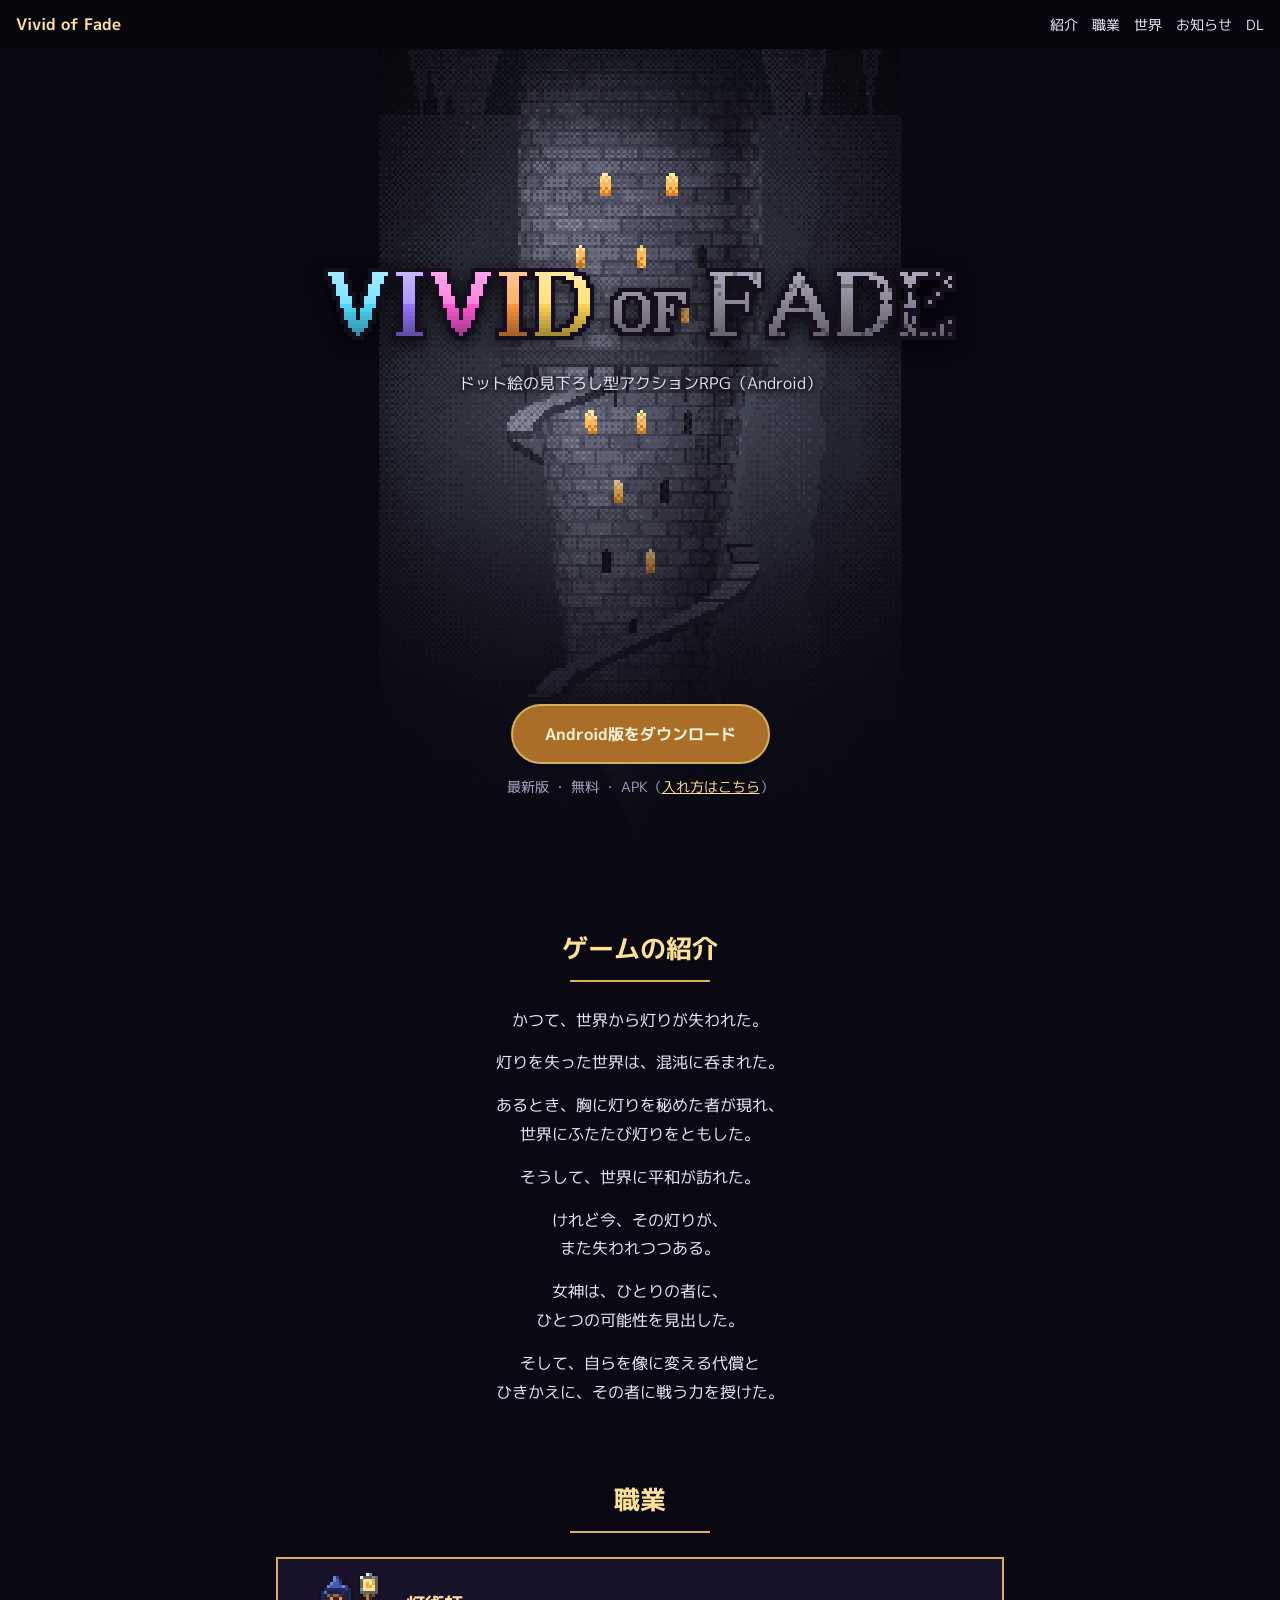
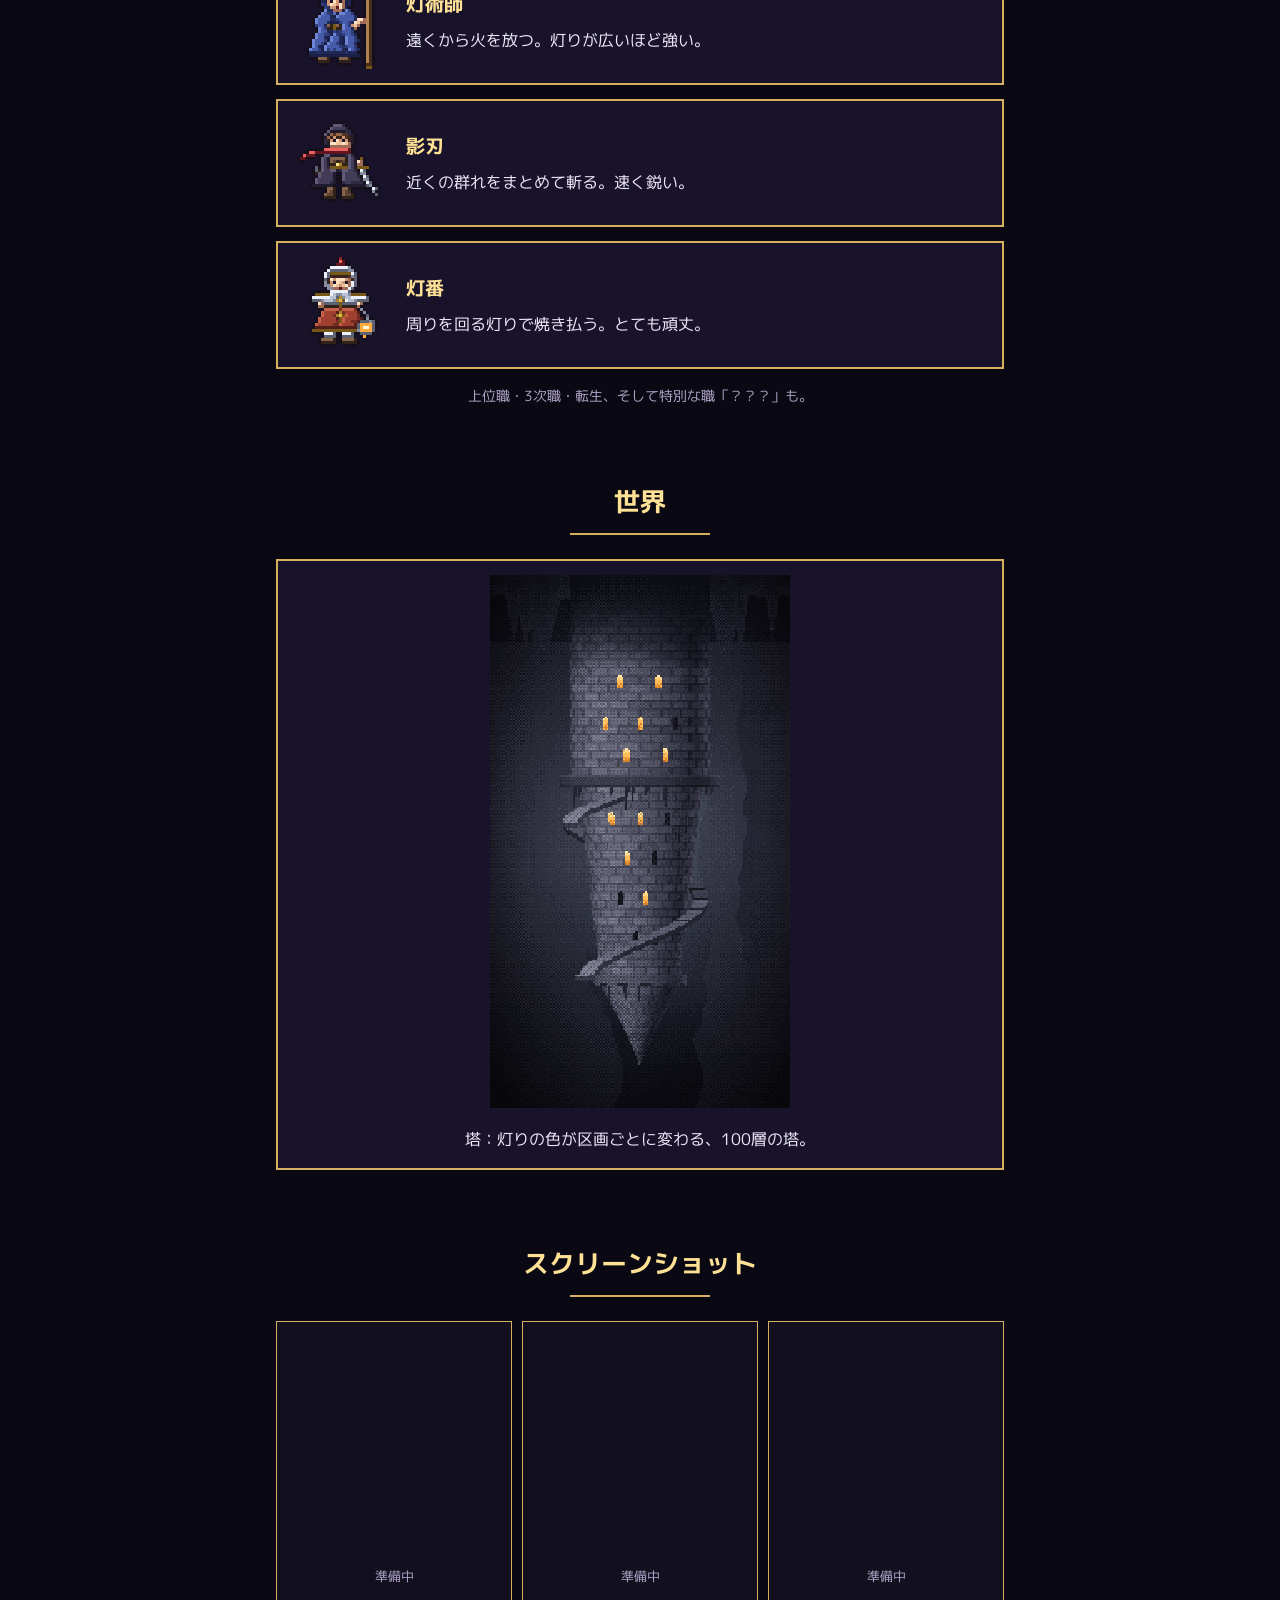
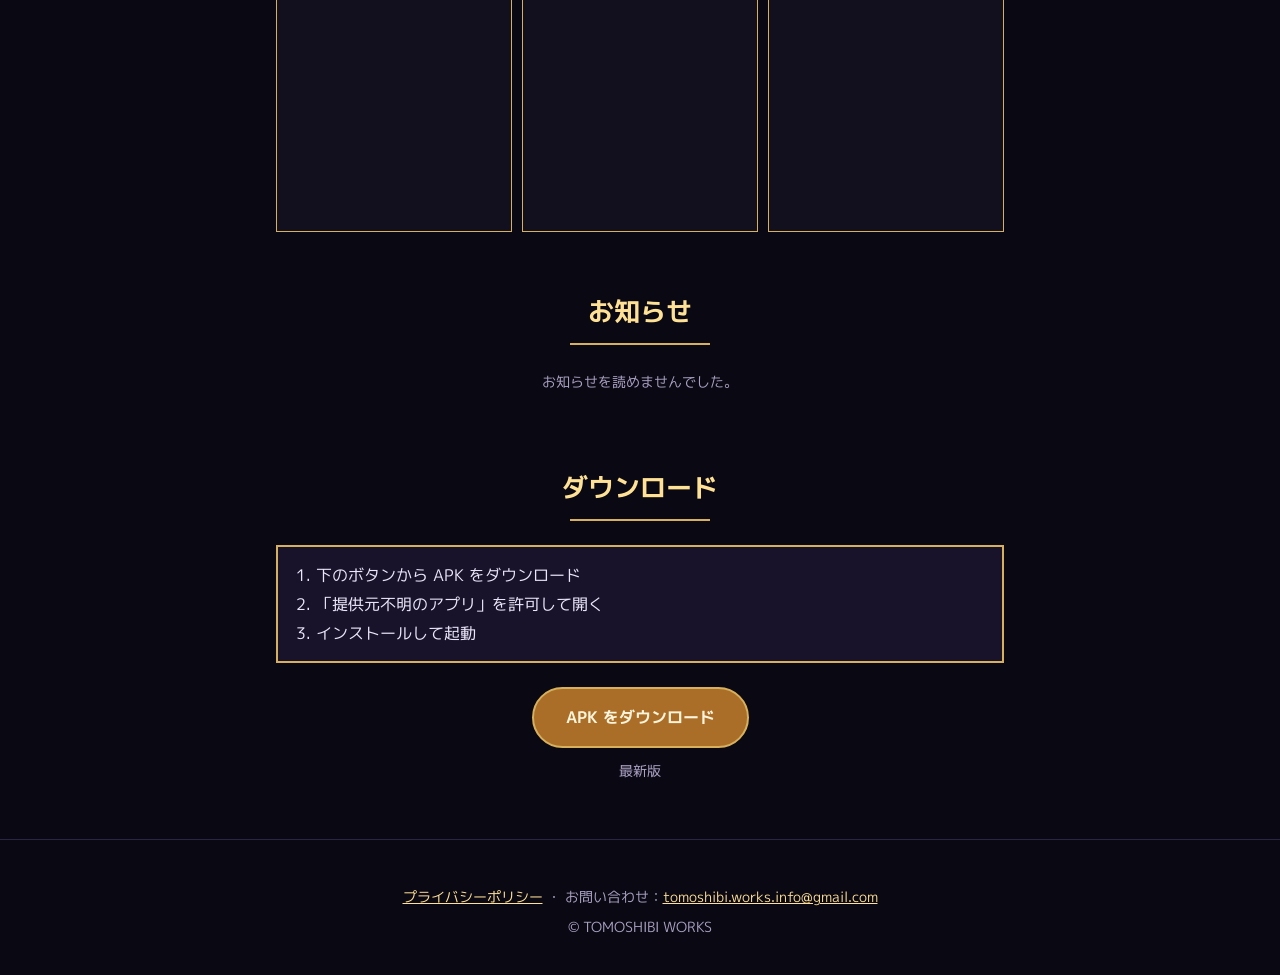
==== index.html @ e0106c15 "Public site: top page, privacy policy, notices from Supabase Co-Authored-By: Claude Opus 5.5 <norepl" ====
<!doctype html>
<html lang="ja">
<head>
<meta charset="utf-8">
<meta name="viewport" content="width=device-width, initial-scale=1">
<title>Vivid of Fade</title>
<meta name="description" content="Vivid of Fade：ドット絵の見下ろし型アクションRPG（Android）。">
<link rel="icon" href="favicon.png">
<link rel="preconnect" href="https://fonts.googleapis.com">
<link rel="preconnect" href="https://fonts.gstatic.com" crossorigin>
<link href="https://fonts.googleapis.com/css2?family=M+PLUS+1p:wght@400;700&display=swap" rel="stylesheet">
<link rel="stylesheet" href="style.css">
</head>
<body>
<header class="nav">
  <a class="brand" href="#top">Vivid of Fade</a>
  <nav>
    <a href="#about">紹介</a>
    <a href="#classes">職業</a>
    <a href="#world">世界</a>
    <a href="#news">お知らせ</a>
    <a href="#download">DL</a>
  </nav>
</header>

<main id="top">
  <section class="hero">
    <img class="hero-tower pixel" src="img/tower.png" alt="塔">
    <div class="hero-shade"></div>
    <div class="hero-body">
      <h1><img class="logo pixel" src="img/logo.png" alt="Vivid of Fade"></h1>
      <p class="tagline">ドット絵の見下ろし型アクションRPG（Android）</p>
      <a class="btn" href="#download">Android版をダウンロード</a>
      <p class="sub"><span class="js-version">最新版</span> ・ 無料 ・ APK（<a href="#download">入れ方はこちら</a>）</p>
    </div>
  </section>

  <section id="about" class="sec">
    <h2>ゲームの紹介</h2>
    <div class="prologue">
      <p>かつて、世界から灯りが失われた。</p>
      <p>灯りを失った世界は、混沌に呑まれた。</p>
      <p>あるとき、胸に灯りを秘めた者が現れ、<br>世界にふたたび灯りをともした。</p>
      <p>そうして、世界に平和が訪れた。</p>
      <p>けれど今、その灯りが、<br>また失われつつある。</p>
      <p>女神は、ひとりの者に、<br>ひとつの可能性を見出した。</p>
      <p>そして、自らを像に変える代償と<br>ひきかえに、その者に戦う力を授けた。</p>
    </div>
  </section>

  <section id="classes" class="sec">
    <h2>職業</h2>
    <div class="card job">
      <img class="pixel" src="img/lampwright.png" alt="灯術師">
      <div><h3>灯術師</h3><p>遠くから火を放つ。灯りが広いほど強い。</p></div>
    </div>
    <div class="card job">
      <img class="pixel" src="img/shadeblade.png" alt="影刃">
      <div><h3>影刃</h3><p>近くの群れをまとめて斬る。速く鋭い。</p></div>
    </div>
    <div class="card job">
      <img class="pixel" src="img/warden.png" alt="灯番">
      <div><h3>灯番</h3><p>周りを回る灯りで焼き払う。とても頑丈。</p></div>
    </div>
    <p class="note">上位職・3次職・転生、そして特別な職「？？？」も。</p>
  </section>

  <section id="world" class="sec">
    <h2>世界</h2>
    <div class="card world">
      <img class="pixel" src="img/tower.png" alt="塔">
      <p>塔：灯りの色が区画ごとに変わる、100層の塔。</p>
    </div>
  </section>

  <section id="shots" class="sec">
    <h2>スクリーンショット</h2>
    <div class="shots">
      <div class="shot">準備中</div>
      <div class="shot">準備中</div>
      <div class="shot">準備中</div>
    </div>
  </section>

  <section id="news" class="sec">
    <h2>お知らせ</h2>
    <div id="news-list"><p class="note">読み込み中…</p></div>
  </section>

  <section id="download" class="sec">
    <h2>ダウンロード</h2>
    <div class="card steps">
      <ol>
        <li>下のボタンから APK をダウンロード</li>
        <li>「提供元不明のアプリ」を許可して開く</li>
        <li>インストールして起動</li>
      </ol>
    </div>
    <a class="btn js-download" href="https://github.com/seventh759-ops/vofrpg_site/releases/latest">APK をダウンロード</a>
    <p class="sub center"><span class="js-version">最新版</span></p>
  </section>
</main>

<footer>
  <p><a href="privacy.html">プライバシーポリシー</a> ・ お問い合わせ：<a href="mailto:tomoshibi.works.info@gmail.com">tomoshibi.works.info@gmail.com</a></p>
  <p>© TOMOSHIBI WORKS</p>
</footer>
<script src="app.js"></script>
</body>
</html>
---- style.css ----
:root {
  --bg: #0a0812;
  --card: #18132a;
  --gold: #d6b05c;
  --gold-hi: #ffe196;
  --ink: #ece6fa;
  --dim: #aaa0c3;
  --btn: #aa6e28;
}
* { box-sizing: border-box; }
html { scroll-behavior: smooth; }
body {
  margin: 0;
  background: var(--bg);
  color: var(--ink);
  font-family: "M PLUS 1p", system-ui, sans-serif;
  line-height: 1.8;
}
a { color: var(--gold-hi); }
.pixel { image-rendering: pixelated; image-rendering: crisp-edges; }

.nav {
  position: sticky; top: 0; z-index: 10;
  display: flex; align-items: center; justify-content: space-between; gap: 12px;
  padding: 10px 16px;
  background: rgba(8, 6, 14, 0.85);
  backdrop-filter: blur(4px);
}
.brand { color: var(--gold-hi); font-weight: 700; text-decoration: none; white-space: nowrap; }
.nav nav { display: flex; gap: 14px; flex-wrap: wrap; justify-content: flex-end; }
.nav nav a { color: var(--ink); text-decoration: none; font-size: 14px; }

main { max-width: 760px; margin: 0 auto; }

.hero { position: relative; height: min(92vh, 900px); overflow: hidden; }
.hero-tower {
  position: absolute; left: 50%; top: -6%;
  height: 112%; transform: translateX(-50%);
}
.hero-shade {
  position: absolute; inset: 0;
  background: linear-gradient(to bottom, rgba(10,8,18,0) 45%, rgba(10,8,18,0.85) 78%, var(--bg) 100%);
}
.hero-body {
  position: absolute; left: 0; right: 0; top: 26%;
  text-align: center; padding: 0 16px;
}
.hero h1 { margin: 0; }
.logo { width: min(92%, 640px); height: auto; filter: drop-shadow(0 4px 10px rgba(0,0,0,0.8)); }
.tagline { margin: 12px 0 0; text-shadow: 0 2px 4px #000, 0 0 10px #000; }
.hero .btn { margin-top: 34vh; }

.btn {
  display: block; width: fit-content; margin: 24px auto 0;
  padding: 14px 32px;
  background: var(--btn); color: #fff5dc; font-weight: 700; text-decoration: none;
  border: 2px solid var(--gold); border-radius: 999px;
}
.btn:hover { filter: brightness(1.12); }
.sub { color: var(--dim); font-size: 14px; margin: 10px 0 0; }
.center { text-align: center; }

.sec { padding: 48px 16px 8px; }
.sec h2 {
  text-align: center; color: var(--gold-hi); margin: 0 0 24px;
  font-size: 26px;
}
.sec h2::after {
  content: ""; display: block; width: 140px; height: 2px; margin: 8px auto 0; background: var(--gold);
}
.prologue { text-align: center; }
.prologue p { margin: 0 0 14px; }

.card {
  background: var(--card);
  border: 2px solid var(--gold);
  padding: 14px 16px;
  margin-bottom: 14px;
}
.job { display: flex; align-items: center; gap: 16px; }
.job img { width: 96px; height: 96px; flex: none; }
.job h3 { margin: 0; color: var(--gold-hi); }
.job p { margin: 4px 0 0; }
.note { text-align: center; color: var(--dim); font-size: 14px; }

.world { text-align: center; }
.world img { width: min(60%, 300px); height: auto; }
.world p { margin: 8px 0 0; }

.shots { display: grid; grid-template-columns: repeat(3, 1fr); gap: 10px; }
.shot {
  aspect-ratio: 9 / 19.5;
  display: flex; align-items: center; justify-content: center;
  background: #120f1e; border: 1px solid var(--gold); color: var(--dim); font-size: 13px;
}

.news-item h3 { margin: 0; color: var(--gold-hi); font-size: 18px; display: flex; justify-content: space-between; gap: 8px; flex-wrap: wrap; }
.news-item h3 .date { color: var(--dim); font-weight: 400; font-size: 14px; }
.news-item .title { margin: 6px 0 0; font-weight: 700; }
.news-item ul { margin: 6px 0 0; padding-left: 1.2em; }

.steps ol { margin: 0; padding-left: 1.4em; }

footer { text-align: center; color: var(--dim); font-size: 14px; padding: 40px 16px 32px; border-top: 1px solid #2c2444; margin-top: 48px; }
footer p { margin: 4px 0; }

.doc { max-width: 760px; margin: 0 auto; padding: 32px 16px; }
.doc h1 { color: var(--gold-hi); font-size: 24px; }
.doc h2 { color: var(--gold-hi); font-size: 18px; margin-top: 28px; }
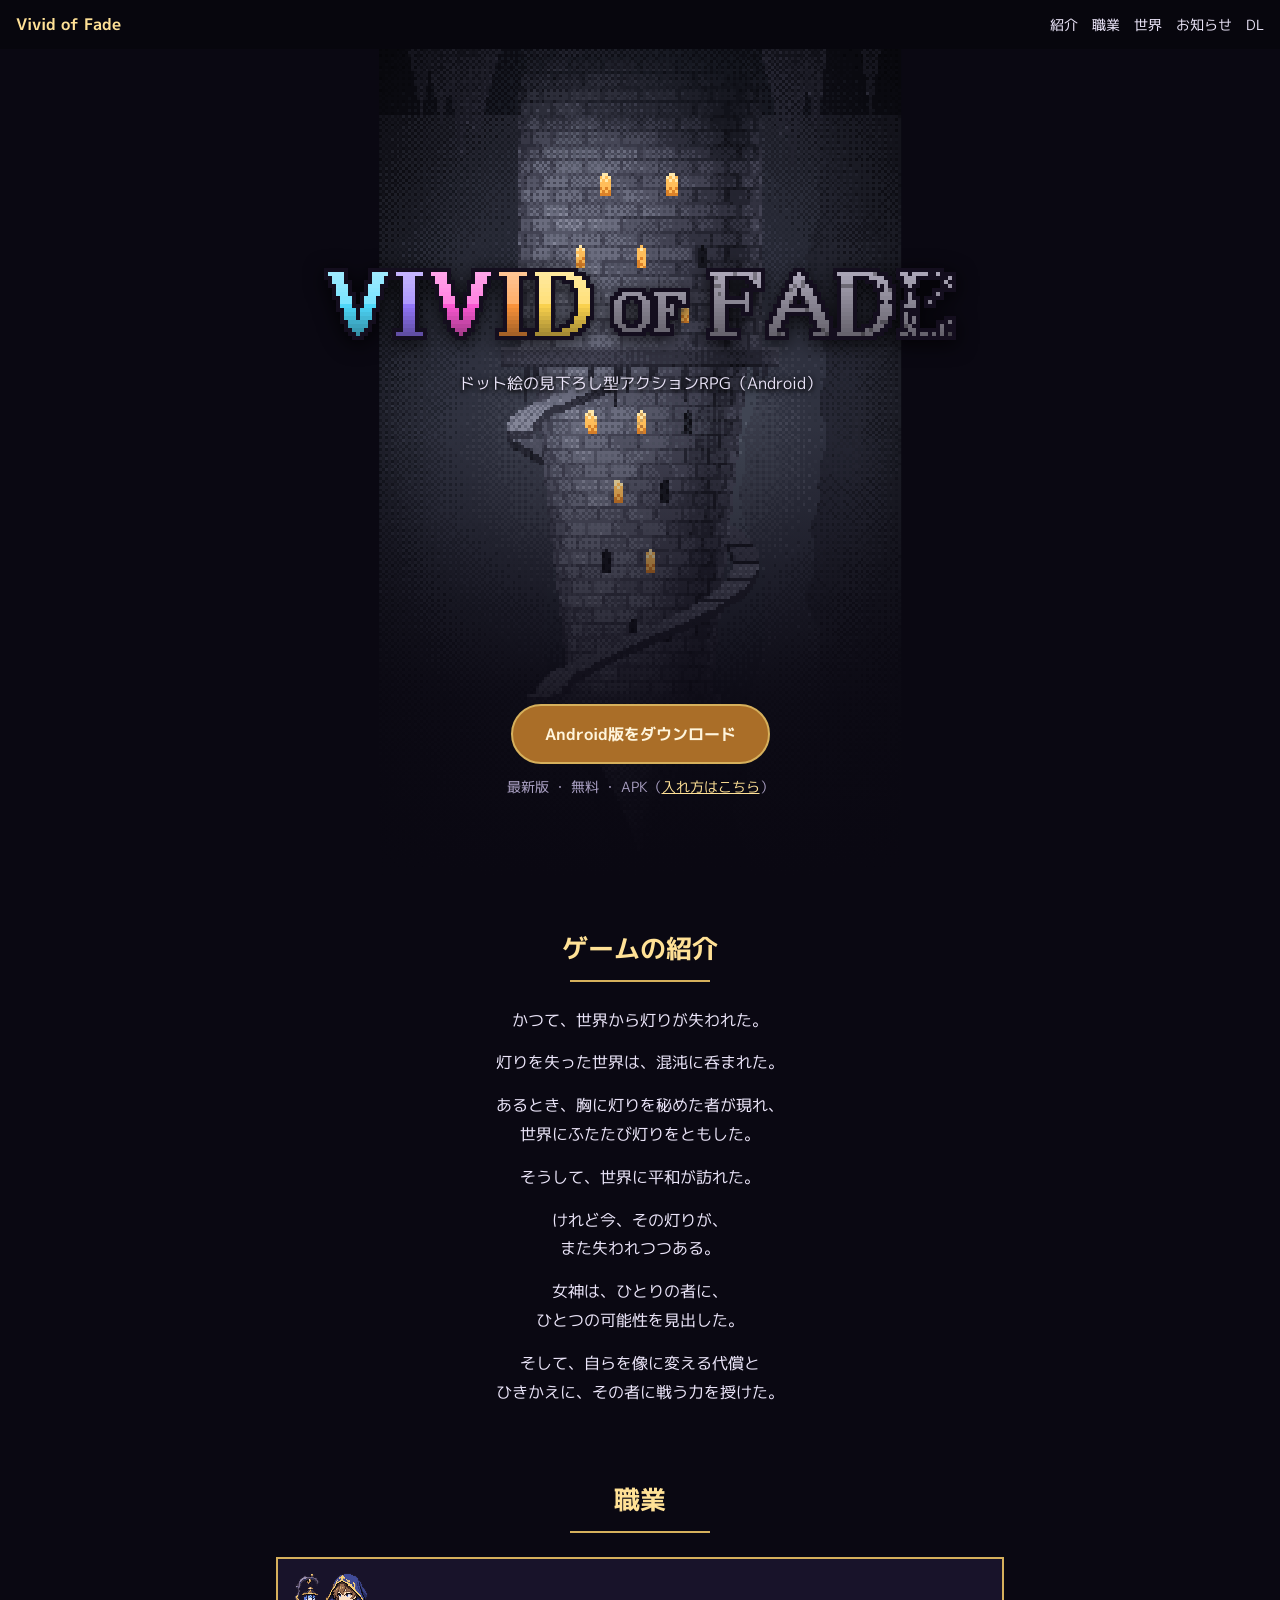
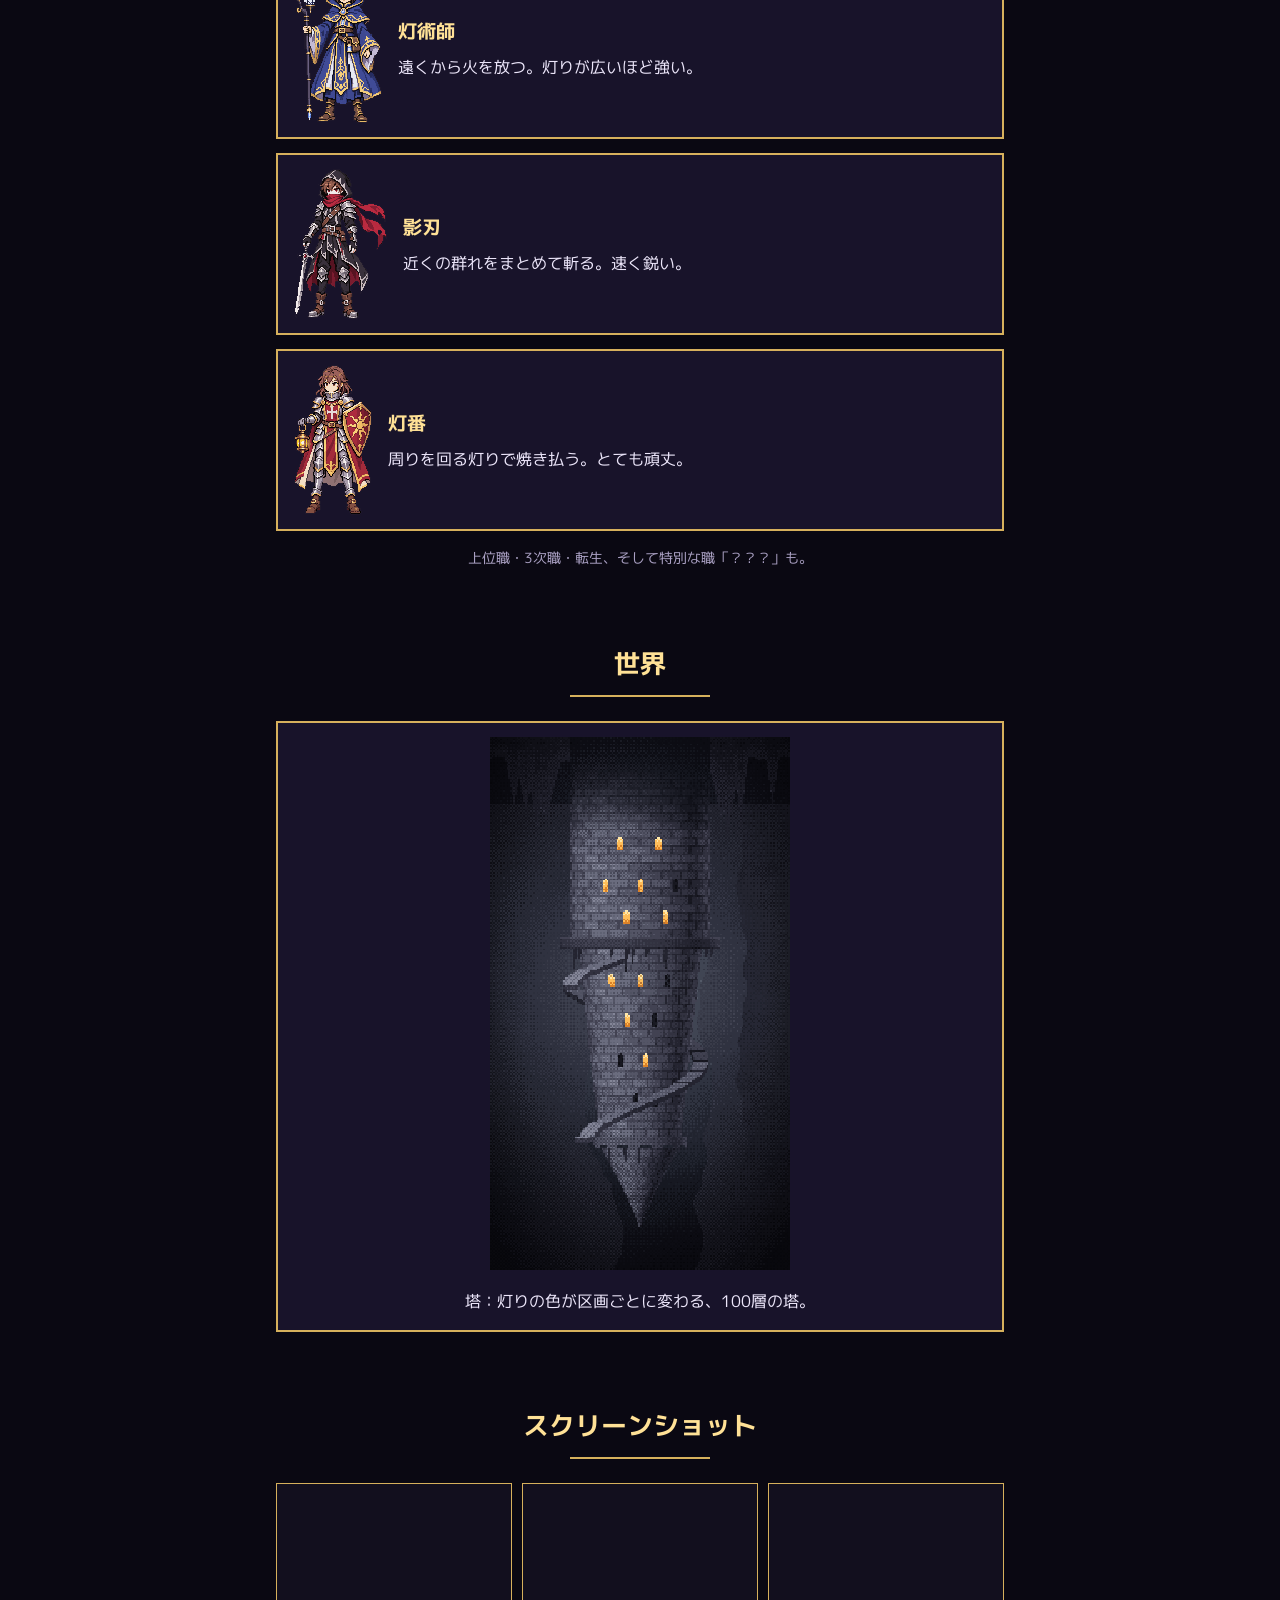
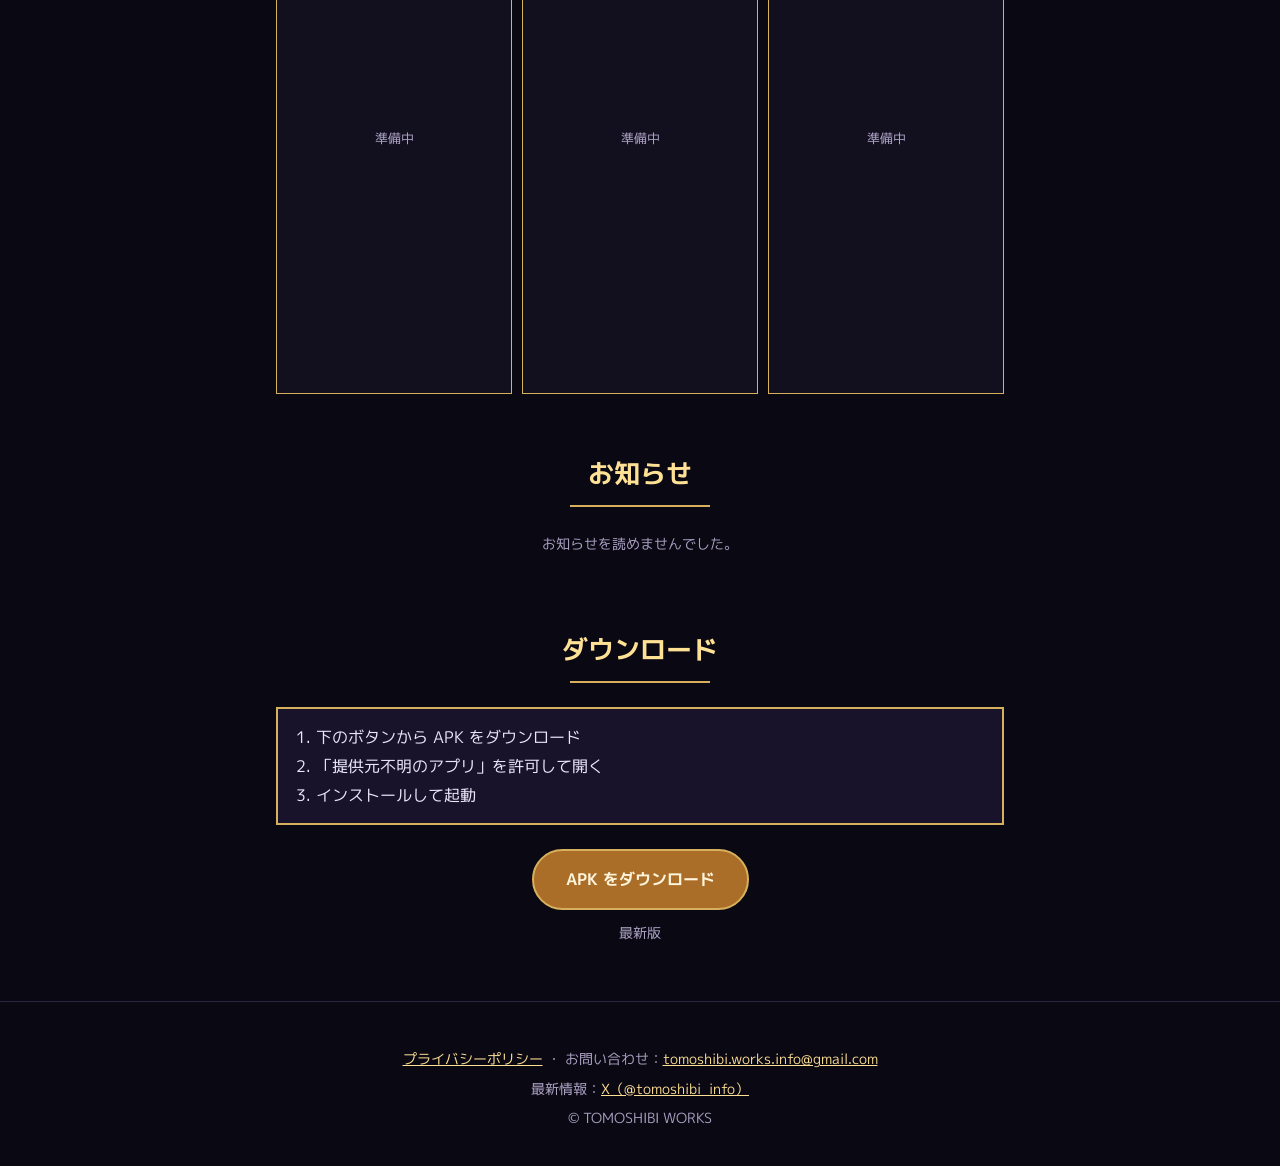
==== commit e0f8a0e7: "Footer: link to the X account Co-Authored-By: Claude Opus 5.5 <noreply@anthropic.com> Claude-Session" ====
--- a/index.html
+++ b/index.html
@@ -103,6 +103,7 @@
 
 <footer>
   <p><a href="privacy.html">プライバシーポリシー</a> ・ お問い合わせ：<a href="mailto:tomoshibi.works.info@gmail.com">tomoshibi.works.info@gmail.com</a></p>
+  <p>最新情報：<a href="https://x.com/tomoshibi_info" target="_blank" rel="noopener">X（@tomoshibi_info）</a></p>
   <p>© TOMOSHIBI WORKS</p>
 </footer>
 <script src="app.js"></script>
--- a/style.css
+++ b/style.css
@@ -78,7 +78,7 @@
   margin-bottom: 14px;
 }
 .job { display: flex; align-items: center; gap: 16px; }
-.job img { width: 96px; height: 96px; flex: none; }
+.job img { height: 150px; width: auto; flex: none; } /* 町の画面の立ち絵 */
 .job h3 { margin: 0; color: var(--gold-hi); }
 .job p { margin: 4px 0 0; }
 .note { text-align: center; color: var(--dim); font-size: 14px; }
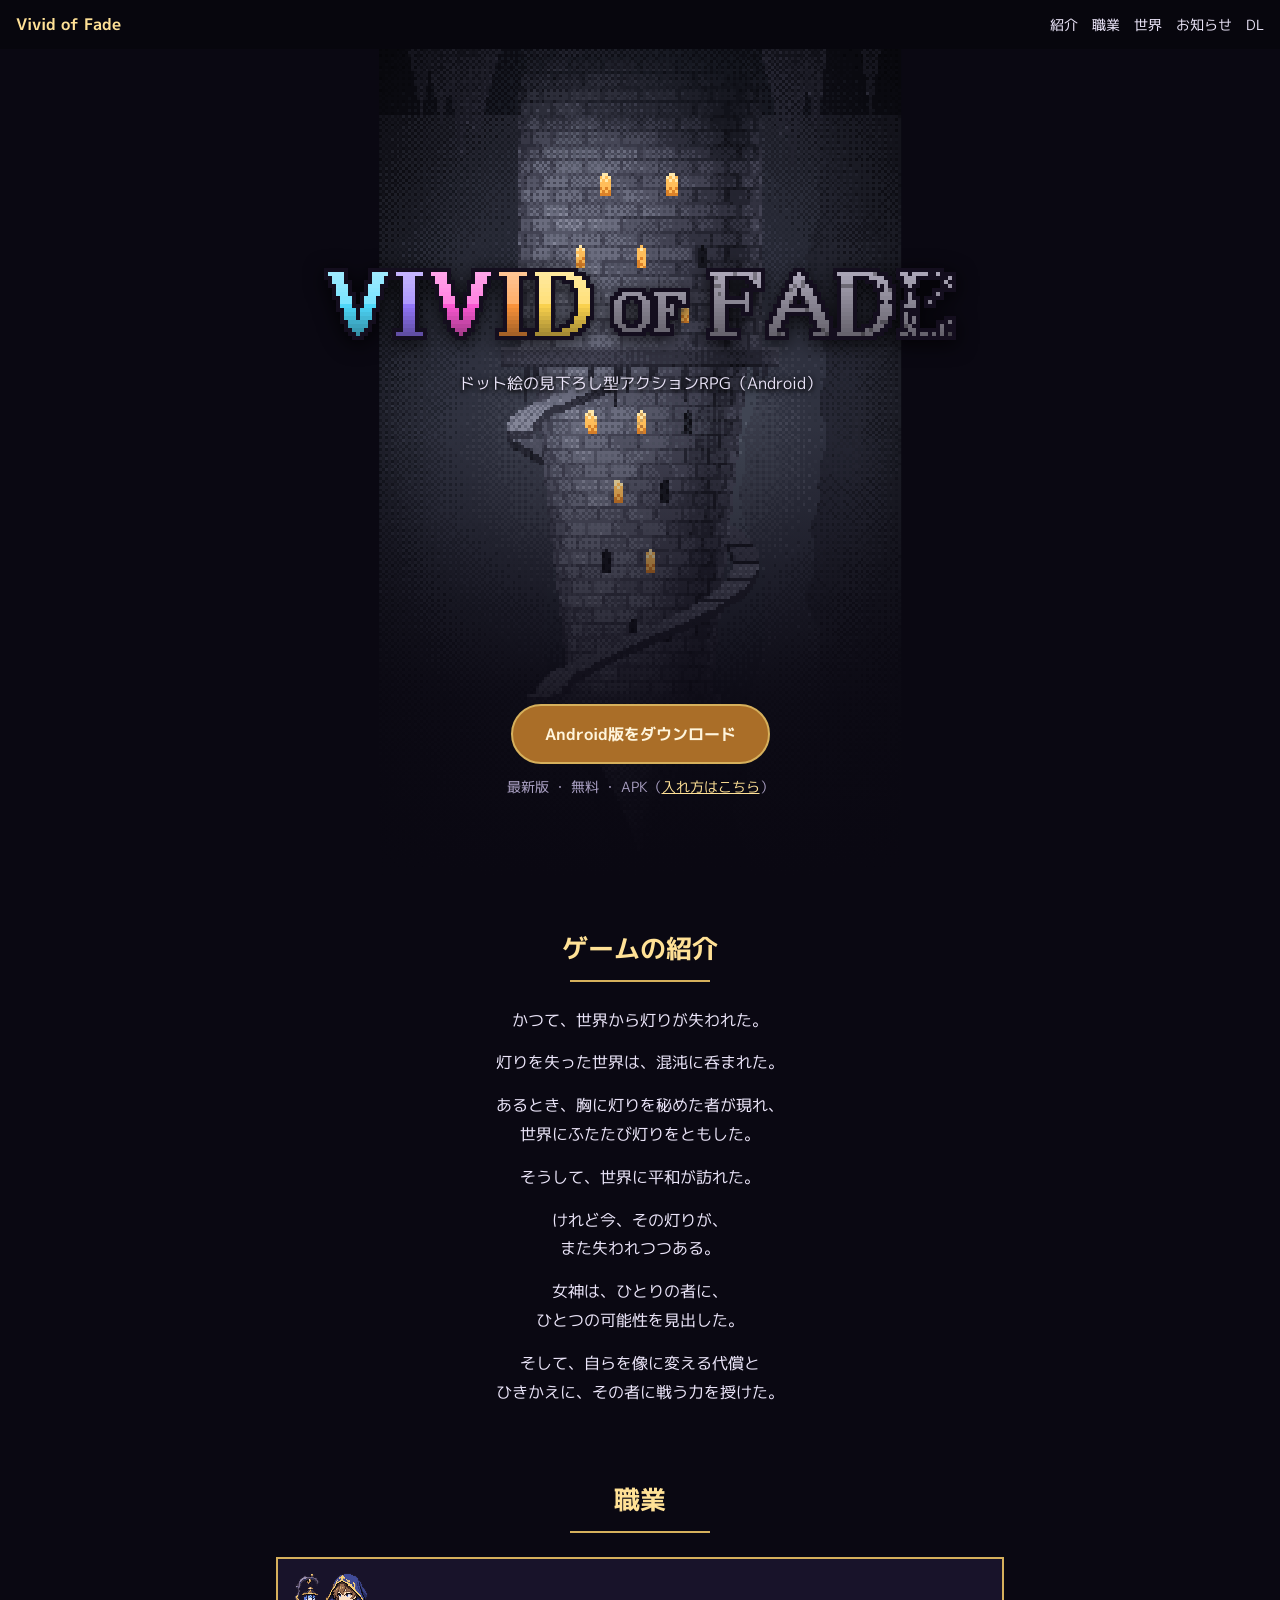
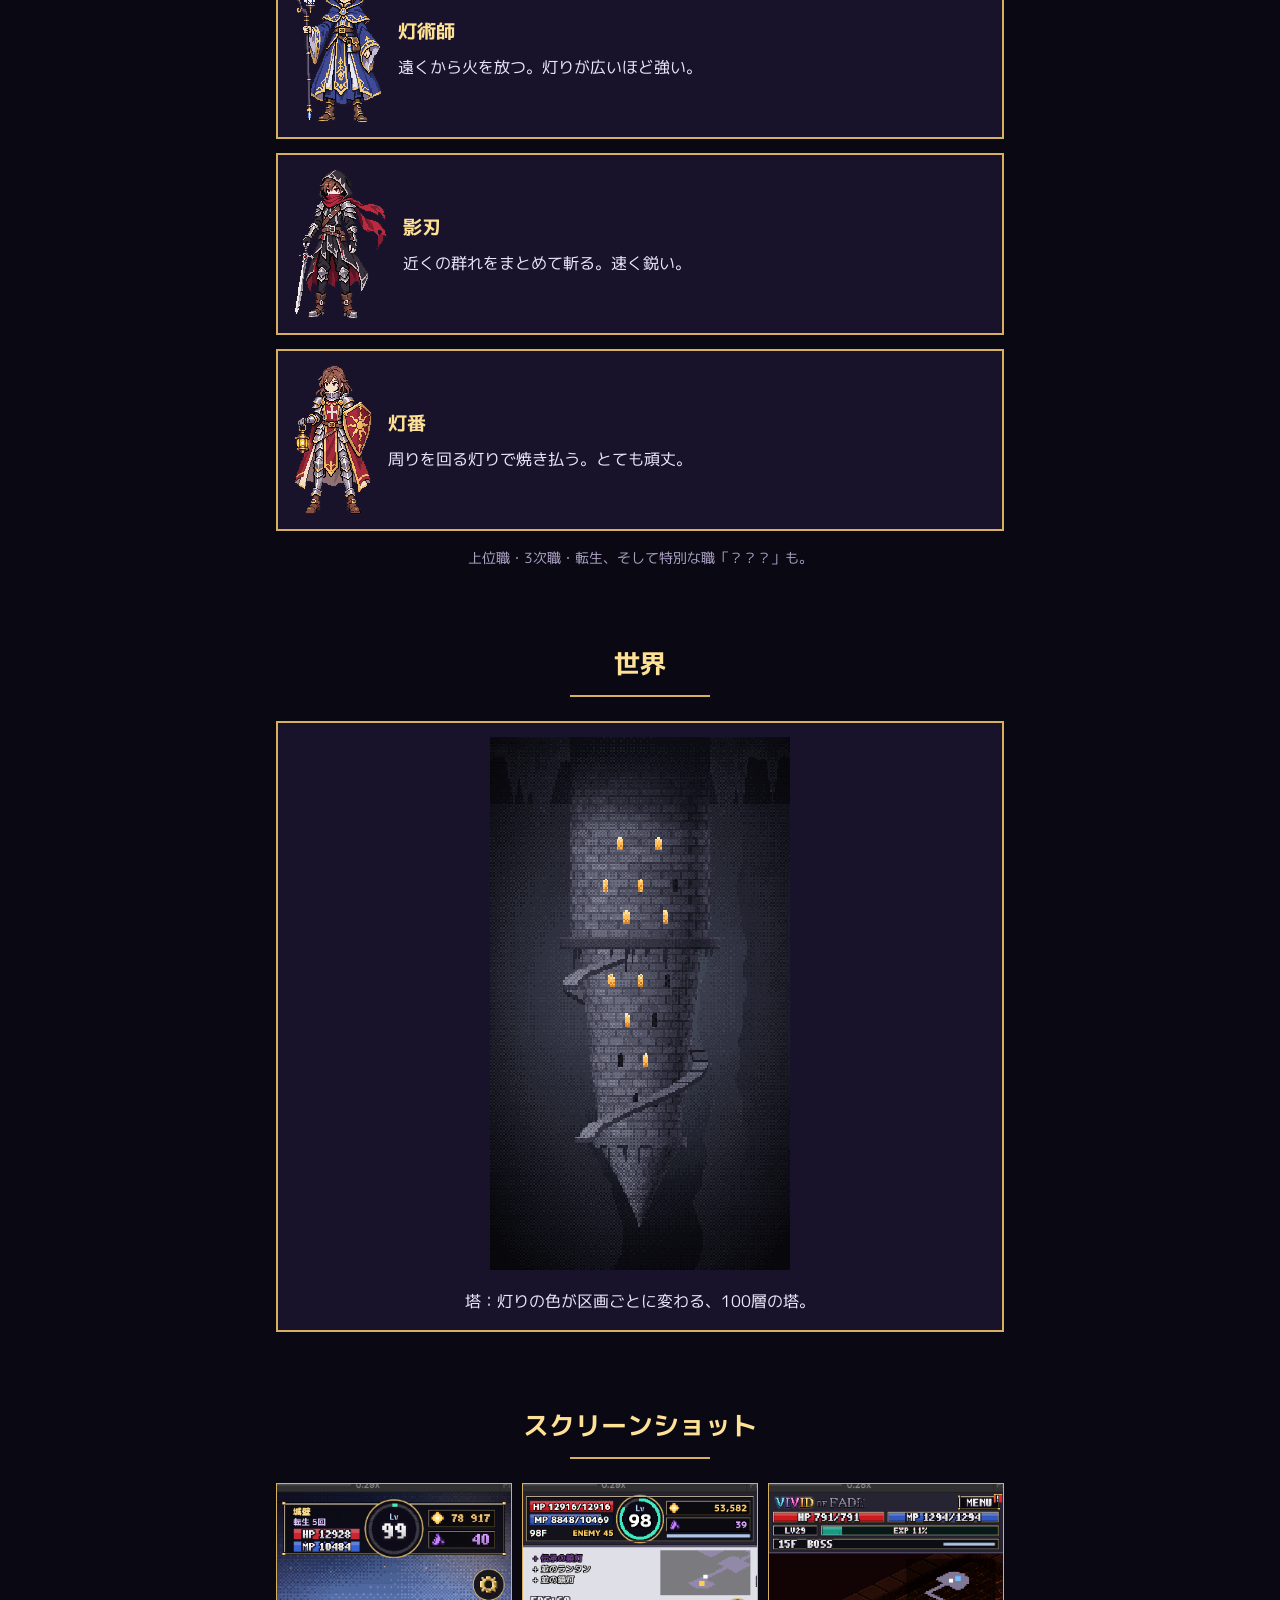
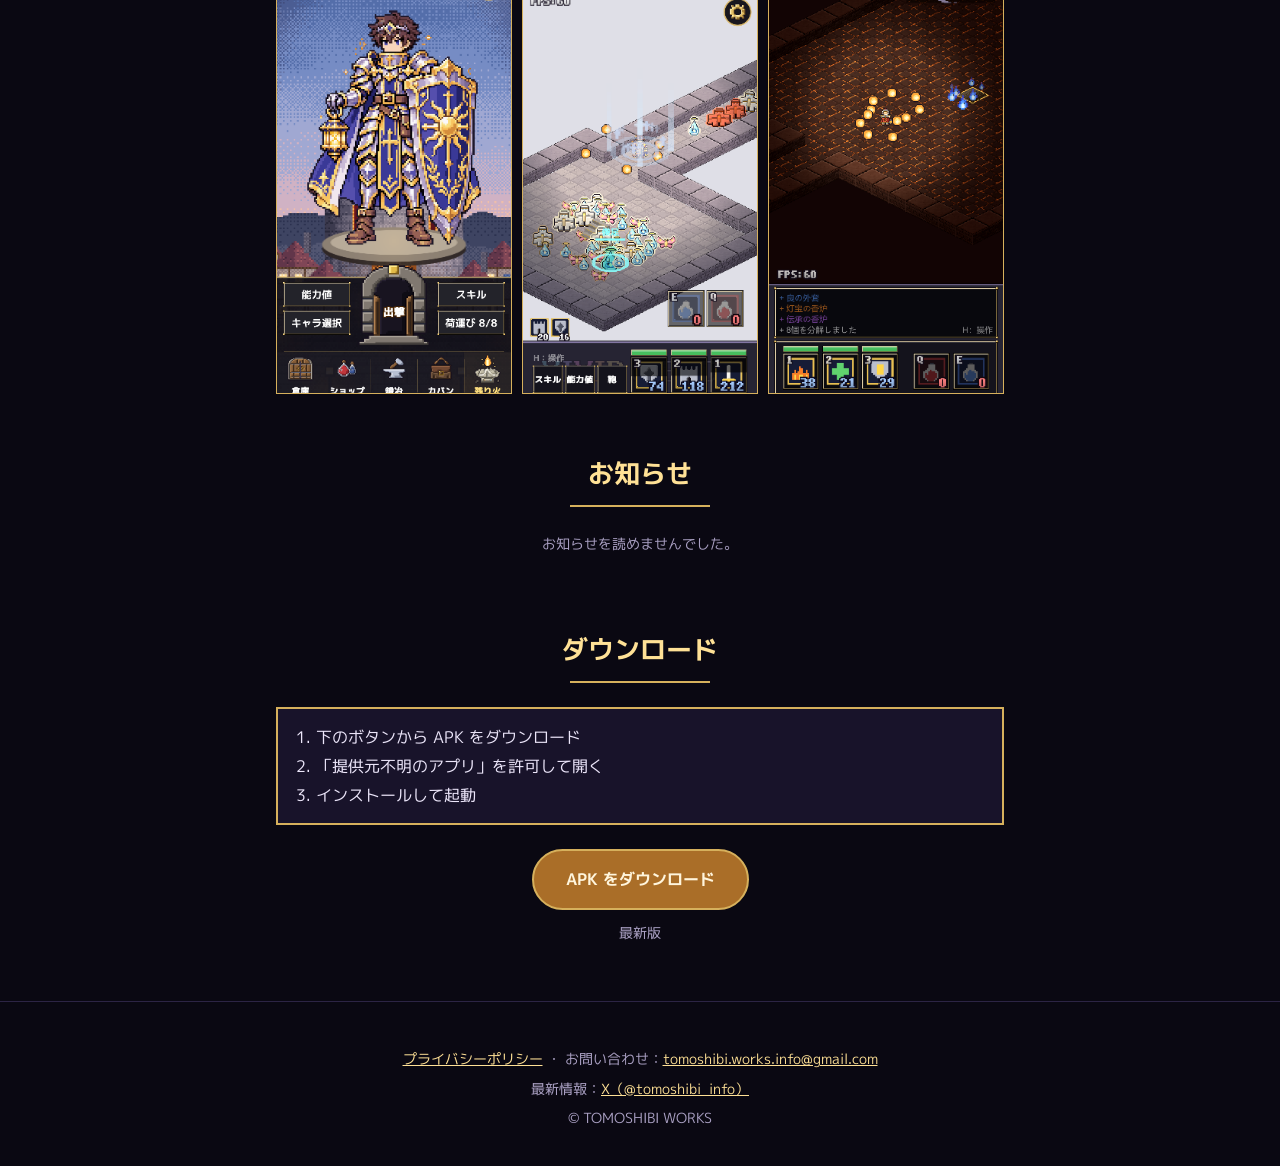
==== commit d4b8d622: "Screenshots: reuse in-game captures (town, tower battle, boss floor) Co-Authored-By: Claude Opus 5.5" ====
--- a/index.html
+++ b/index.html
@@ -76,9 +76,9 @@
   <section id="shots" class="sec">
     <h2>スクリーンショット</h2>
     <div class="shots">
-      <div class="shot">準備中</div>
-      <div class="shot">準備中</div>
-      <div class="shot">準備中</div>
+      <a class="shot" href="img/shot1.png"><img src="img/shot1.png" alt="町"></a>
+      <a class="shot" href="img/shot2.png"><img src="img/shot2.png" alt="塔の中の戦い"></a>
+      <a class="shot" href="img/shot3.png"><img src="img/shot3.png" alt="ボスの層"></a>
     </div>
   </section>
 
--- a/style.css
+++ b/style.css
@@ -93,6 +93,8 @@
   display: flex; align-items: center; justify-content: center;
   background: #120f1e; border: 1px solid var(--gold); color: var(--dim); font-size: 13px;
 }
+.shot { overflow: hidden; }
+.shot img { width: 100%; height: 100%; object-fit: cover; object-position: top; display: block; }
 
 .news-item h3 { margin: 0; color: var(--gold-hi); font-size: 18px; display: flex; justify-content: space-between; gap: 8px; flex-wrap: wrap; }
 .news-item h3 .date { color: var(--dim); font-weight: 400; font-size: 14px; }
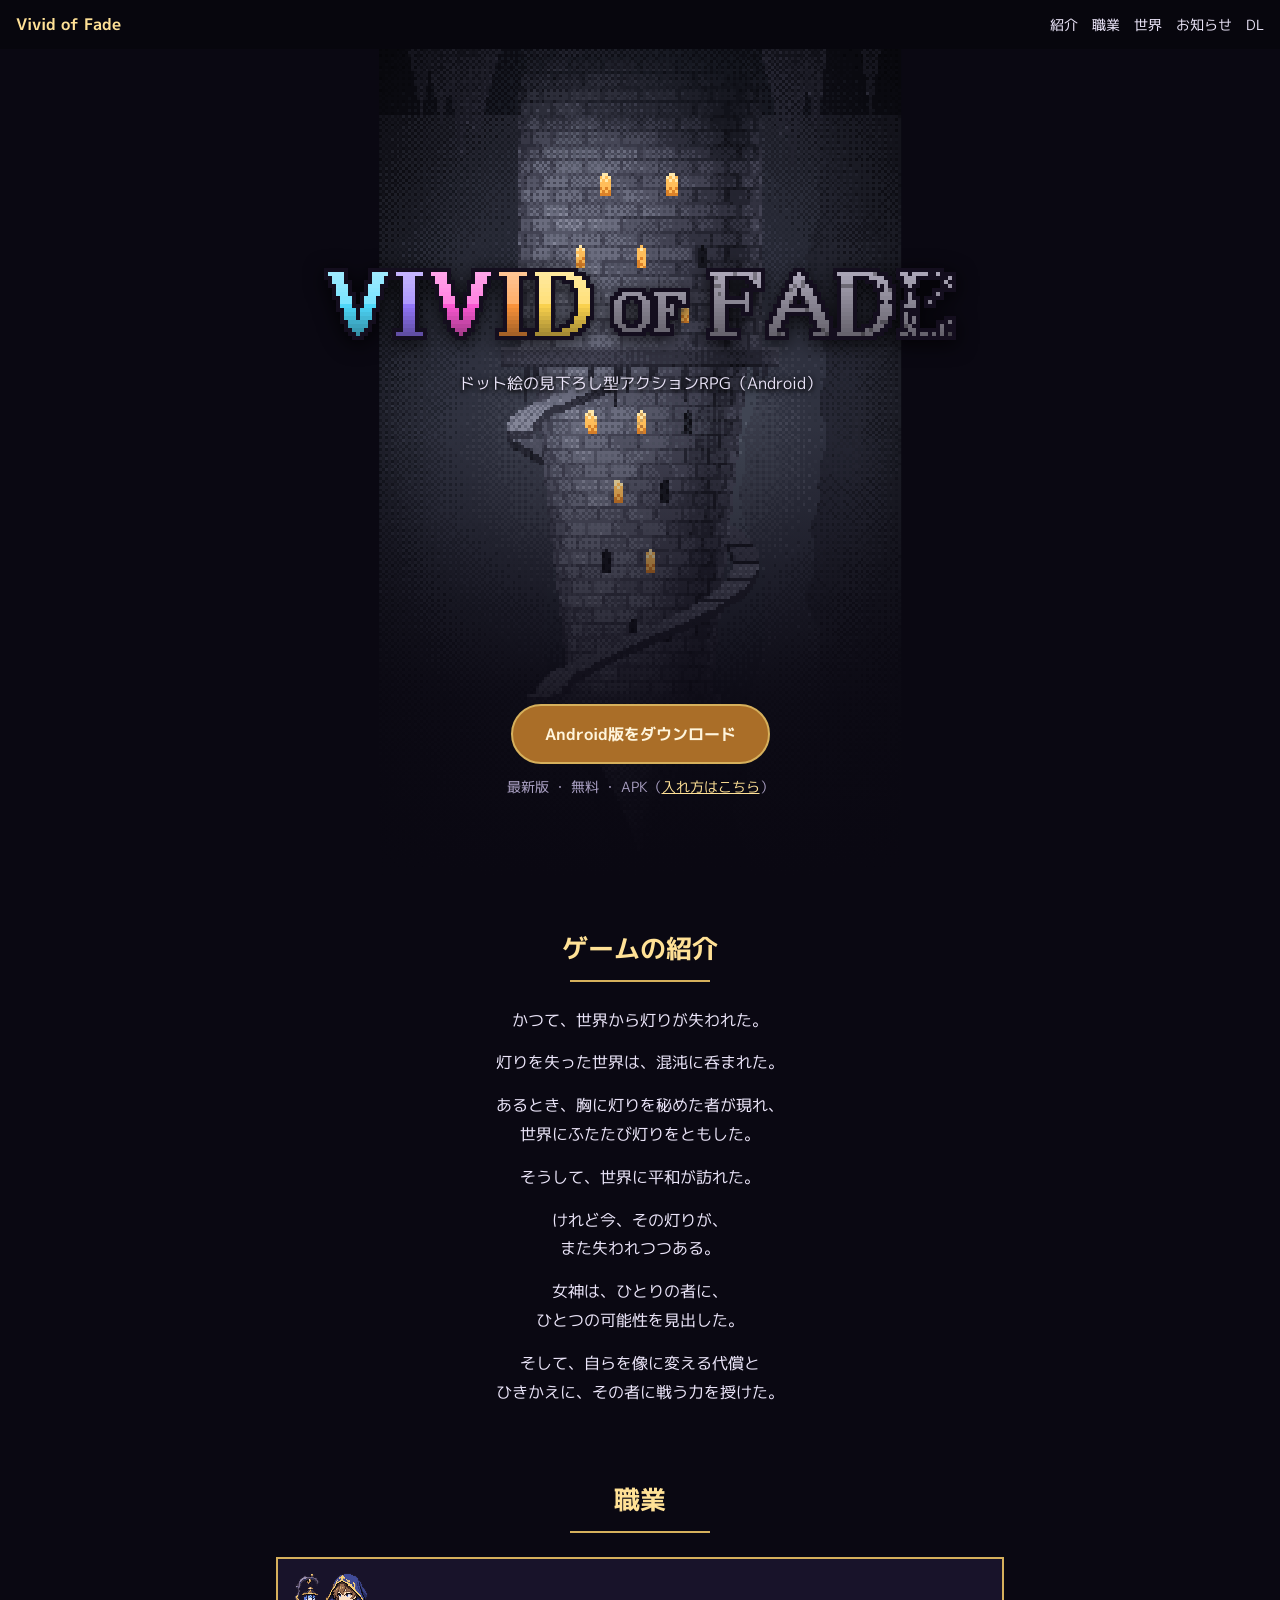
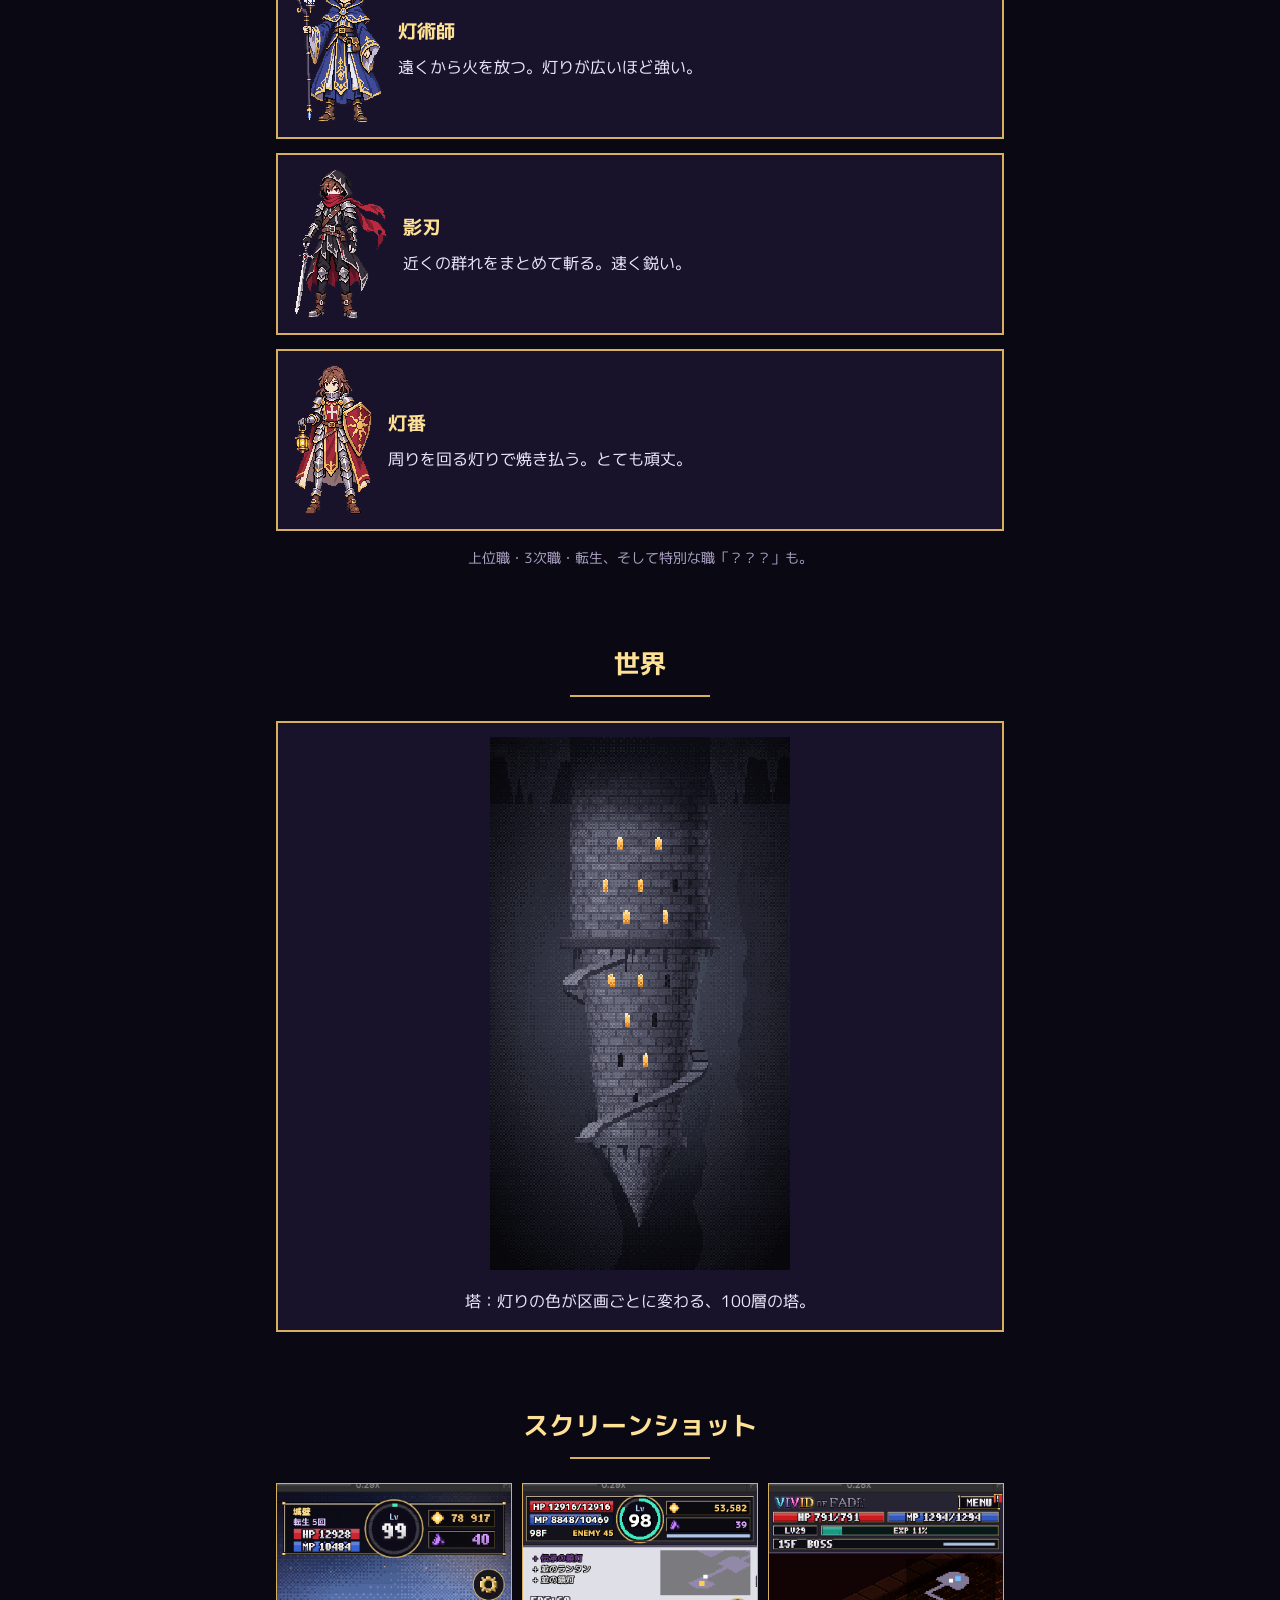
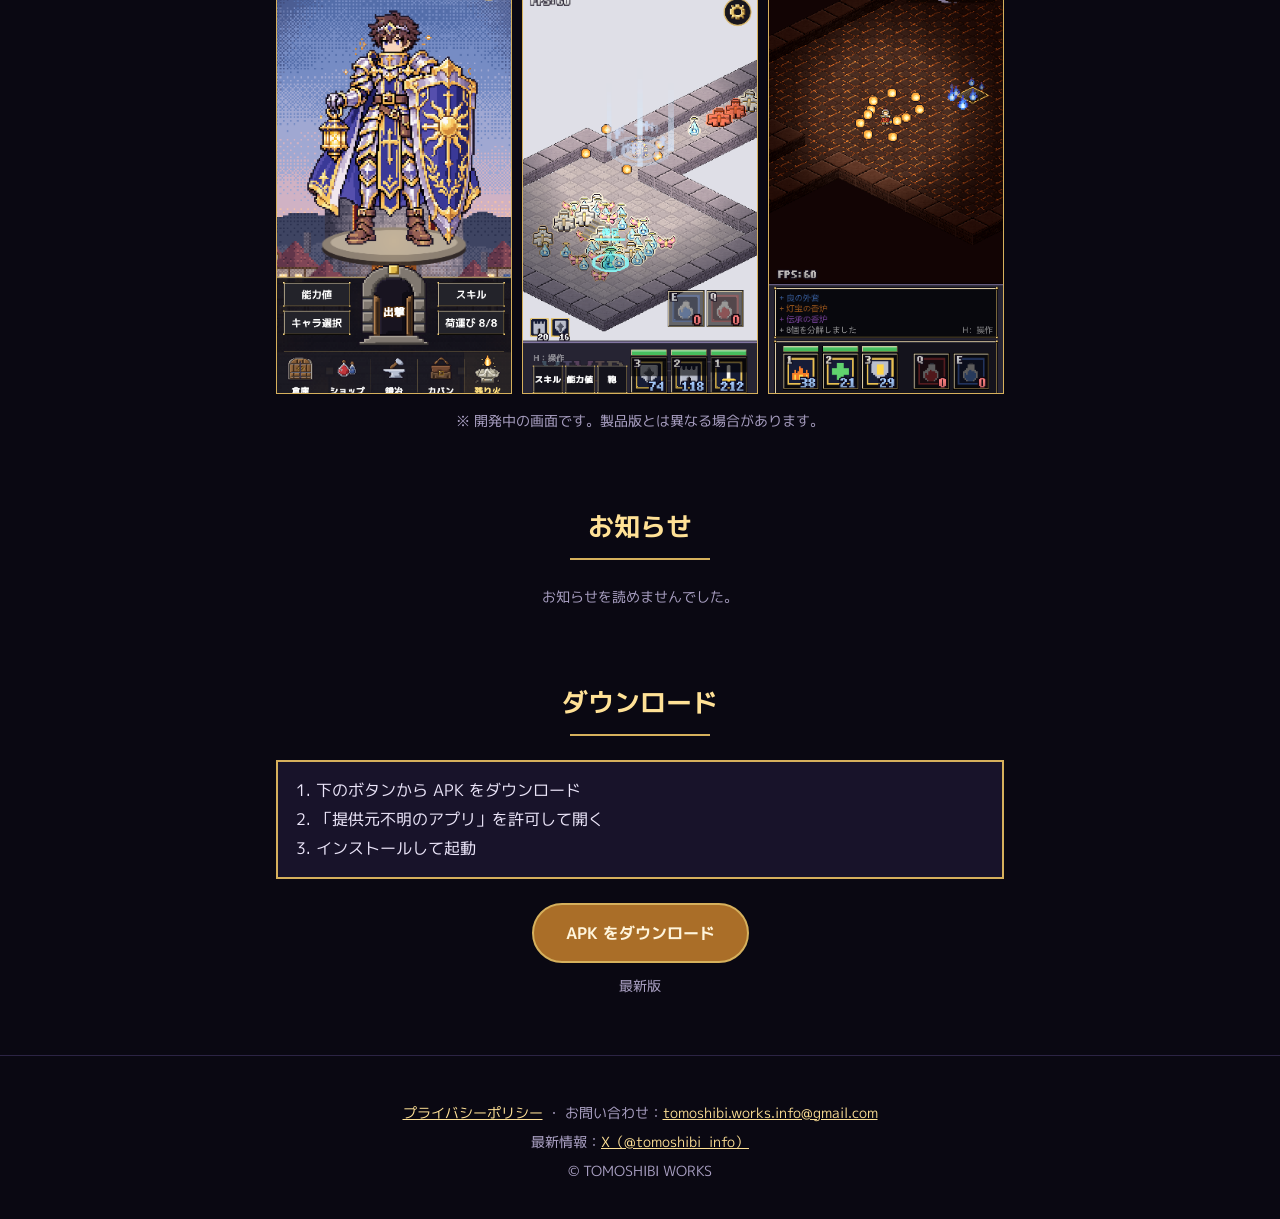
==== commit 1a390eed: "Screenshots: note that they are in-development captures Co-Authored-By: Claude Opus 5.5 <noreply@ant" ====
--- a/index.html
+++ b/index.html
@@ -80,6 +80,7 @@
       <a class="shot" href="img/shot2.png"><img src="img/shot2.png" alt="塔の中の戦い"></a>
       <a class="shot" href="img/shot3.png"><img src="img/shot3.png" alt="ボスの層"></a>
     </div>
+    <p class="note">※ 開発中の画面です。製品版とは異なる場合があります。</p>
   </section>
 
   <section id="news" class="sec">
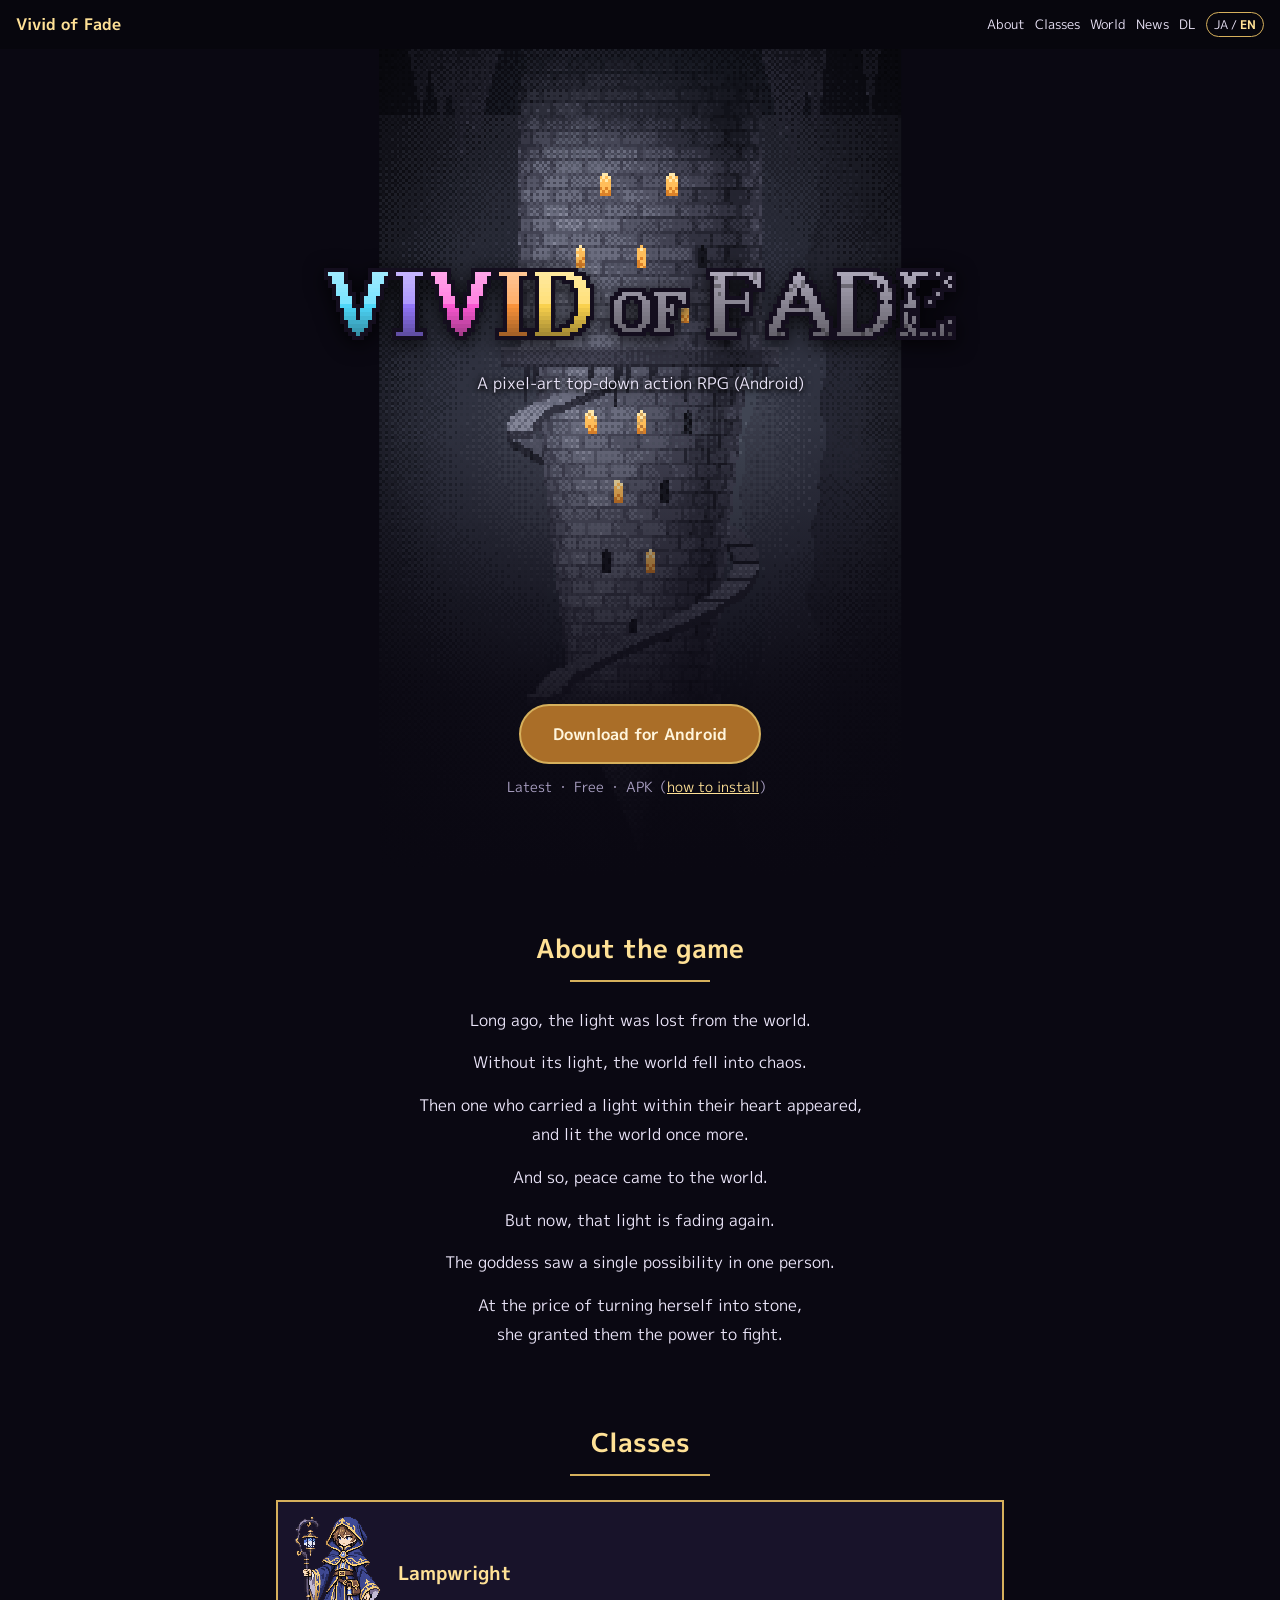
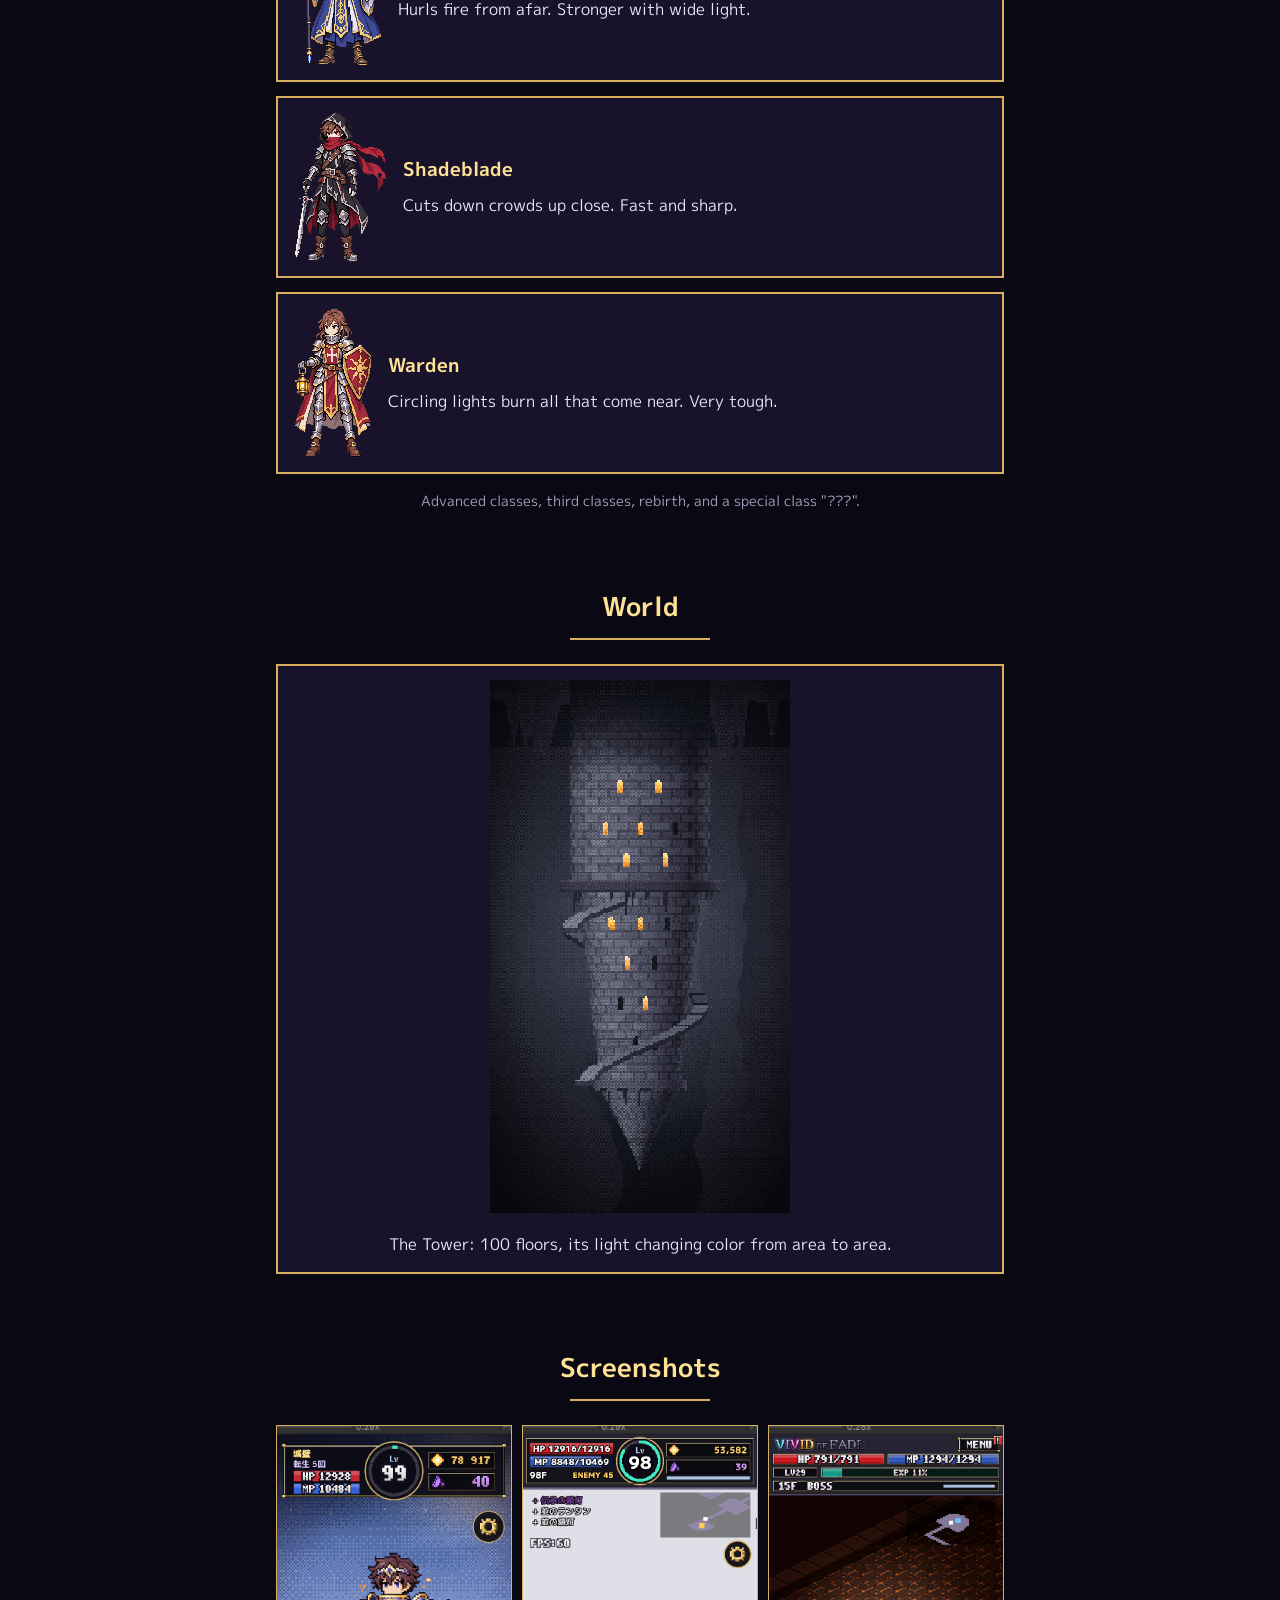
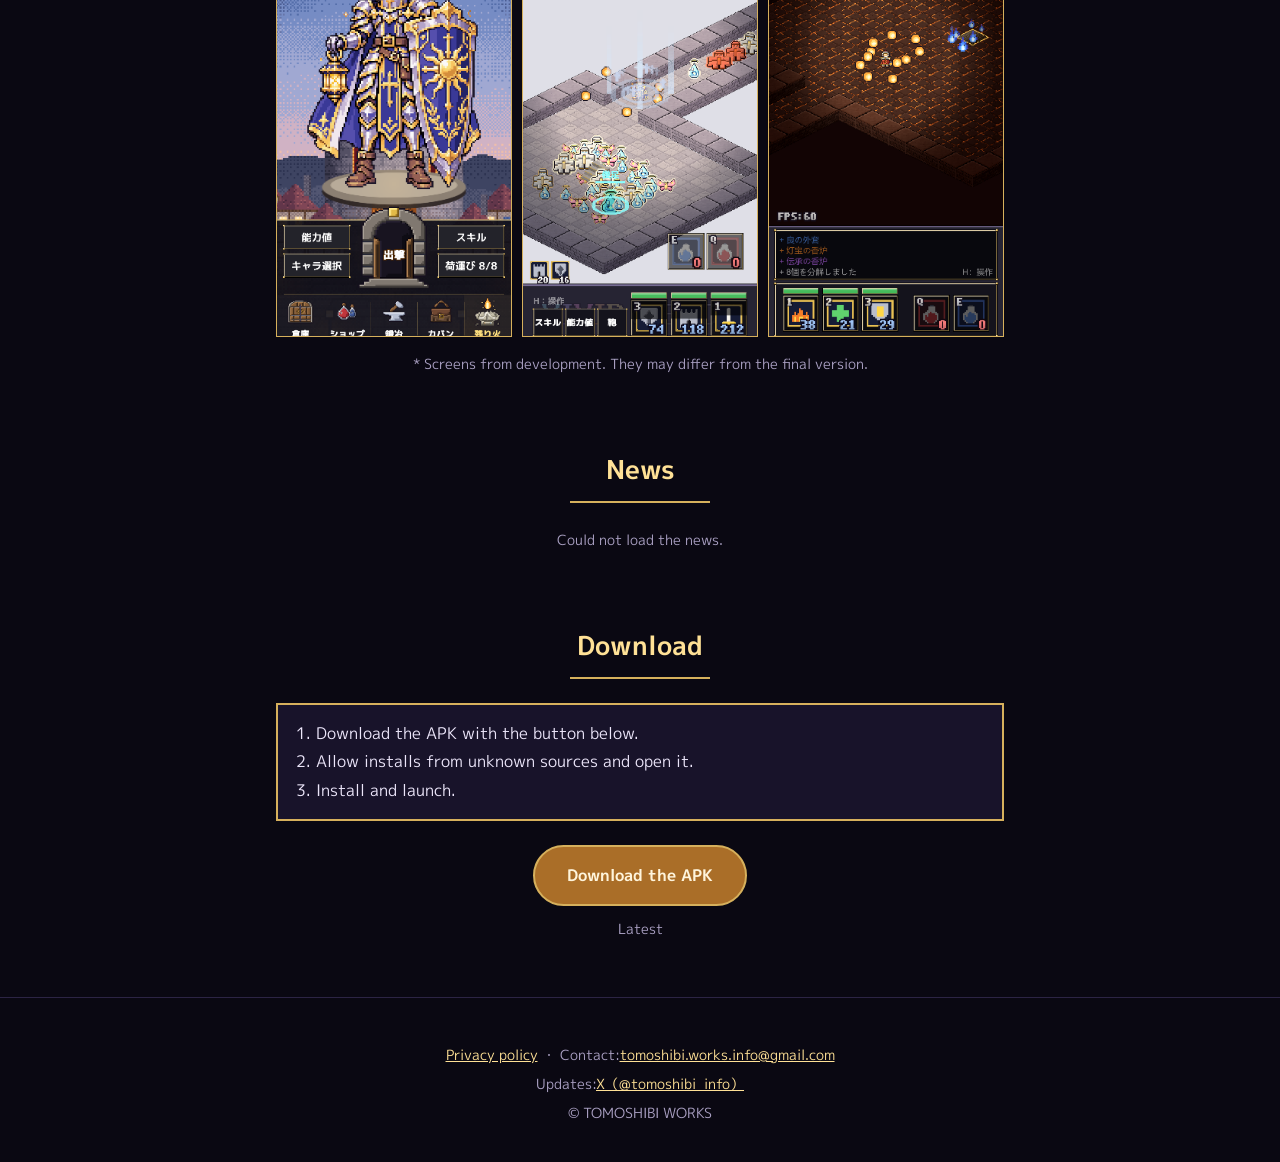
==== commit 3e7608b9: "Site in Japanese and English (switch in the header; starts from the browser language) Co-Authored-By" ====
--- a/index.html
+++ b/index.html
@@ -4,7 +4,7 @@
 <meta charset="utf-8">
 <meta name="viewport" content="width=device-width, initial-scale=1">
 <title>Vivid of Fade</title>
-<meta name="description" content="Vivid of Fade：ドット絵の見下ろし型アクションRPG（Android）。">
+<meta name="description" content="Vivid of Fade：ドット絵の見下ろし型アクションRPG（Android）。 / A pixel-art top-down action RPG for Android.">
 <link rel="icon" href="favicon.png">
 <link rel="preconnect" href="https://fonts.googleapis.com">
 <link rel="preconnect" href="https://fonts.gstatic.com" crossorigin>
@@ -15,96 +15,97 @@
 <header class="nav">
   <a class="brand" href="#top">Vivid of Fade</a>
   <nav>
-    <a href="#about">紹介</a>
-    <a href="#classes">職業</a>
-    <a href="#world">世界</a>
-    <a href="#news">お知らせ</a>
+    <a href="#about" data-en="About">紹介</a>
+    <a href="#classes" data-en="Classes">職業</a>
+    <a href="#world" data-en="World">世界</a>
+    <a href="#news" data-en="News">お知らせ</a>
     <a href="#download">DL</a>
+    <button class="lang" type="button" aria-label="Language">JA / EN</button>
   </nav>
 </header>
 
 <main id="top">
   <section class="hero">
-    <img class="hero-tower pixel" src="img/tower.png" alt="塔">
+    <img class="hero-tower pixel" src="img/tower.png" alt="">
     <div class="hero-shade"></div>
     <div class="hero-body">
       <h1><img class="logo pixel" src="img/logo.png" alt="Vivid of Fade"></h1>
-      <p class="tagline">ドット絵の見下ろし型アクションRPG（Android）</p>
-      <a class="btn" href="#download">Android版をダウンロード</a>
-      <p class="sub"><span class="js-version">最新版</span> ・ 無料 ・ APK（<a href="#download">入れ方はこちら</a>）</p>
+      <p class="tagline" data-en="A pixel-art top-down action RPG (Android)">ドット絵の見下ろし型アクションRPG（Android）</p>
+      <a class="btn" href="#download" data-en="Download for Android">Android版をダウンロード</a>
+      <p class="sub"><span class="js-version">最新版</span> ・ <span data-en="Free">無料</span> ・ APK（<a href="#download" data-en="how to install">入れ方はこちら</a>）</p>
     </div>
   </section>
 
   <section id="about" class="sec">
-    <h2>ゲームの紹介</h2>
+    <h2 data-en="About the game">ゲームの紹介</h2>
     <div class="prologue">
-      <p>かつて、世界から灯りが失われた。</p>
-      <p>灯りを失った世界は、混沌に呑まれた。</p>
-      <p>あるとき、胸に灯りを秘めた者が現れ、<br>世界にふたたび灯りをともした。</p>
-      <p>そうして、世界に平和が訪れた。</p>
-      <p>けれど今、その灯りが、<br>また失われつつある。</p>
-      <p>女神は、ひとりの者に、<br>ひとつの可能性を見出した。</p>
-      <p>そして、自らを像に変える代償と<br>ひきかえに、その者に戦う力を授けた。</p>
+      <p data-en="Long ago, the light was lost from the world.">かつて、世界から灯りが失われた。</p>
+      <p data-en="Without its light, the world fell into chaos.">灯りを失った世界は、混沌に呑まれた。</p>
+      <p data-en="Then one who carried a light within their heart appeared,&lt;br&gt;and lit the world once more.">あるとき、胸に灯りを秘めた者が現れ、<br>世界にふたたび灯りをともした。</p>
+      <p data-en="And so, peace came to the world.">そうして、世界に平和が訪れた。</p>
+      <p data-en="But now, that light is fading again.">けれど今、その灯りが、<br>また失われつつある。</p>
+      <p data-en="The goddess saw a single possibility in one person.">女神は、ひとりの者に、<br>ひとつの可能性を見出した。</p>
+      <p data-en="At the price of turning herself into stone,&lt;br&gt;she granted them the power to fight.">そして、自らを像に変える代償と<br>ひきかえに、その者に戦う力を授けた。</p>
     </div>
   </section>
 
   <section id="classes" class="sec">
-    <h2>職業</h2>
+    <h2 data-en="Classes">職業</h2>
     <div class="card job">
-      <img class="pixel" src="img/lampwright.png" alt="灯術師">
-      <div><h3>灯術師</h3><p>遠くから火を放つ。灯りが広いほど強い。</p></div>
+      <img class="pixel" src="img/lampwright.png" alt="">
+      <div><h3 data-en="Lampwright">灯術師</h3><p data-en="Hurls fire from afar. Stronger with wide light.">遠くから火を放つ。灯りが広いほど強い。</p></div>
     </div>
     <div class="card job">
-      <img class="pixel" src="img/shadeblade.png" alt="影刃">
-      <div><h3>影刃</h3><p>近くの群れをまとめて斬る。速く鋭い。</p></div>
+      <img class="pixel" src="img/shadeblade.png" alt="">
+      <div><h3 data-en="Shadeblade">影刃</h3><p data-en="Cuts down crowds up close. Fast and sharp.">近くの群れをまとめて斬る。速く鋭い。</p></div>
     </div>
     <div class="card job">
-      <img class="pixel" src="img/warden.png" alt="灯番">
-      <div><h3>灯番</h3><p>周りを回る灯りで焼き払う。とても頑丈。</p></div>
+      <img class="pixel" src="img/warden.png" alt="">
+      <div><h3 data-en="Warden">灯番</h3><p data-en="Circling lights burn all that come near. Very tough.">周りを回る灯りで焼き払う。とても頑丈。</p></div>
     </div>
-    <p class="note">上位職・3次職・転生、そして特別な職「？？？」も。</p>
+    <p class="note" data-en="Advanced classes, third classes, rebirth, and a special class &quot;???&quot;.">上位職・3次職・転生、そして特別な職「？？？」も。</p>
   </section>
 
   <section id="world" class="sec">
-    <h2>世界</h2>
+    <h2 data-en="World">世界</h2>
     <div class="card world">
-      <img class="pixel" src="img/tower.png" alt="塔">
-      <p>塔：灯りの色が区画ごとに変わる、100層の塔。</p>
+      <img class="pixel" src="img/tower.png" alt="">
+      <p data-en="The Tower: 100 floors, its light changing color from area to area.">塔：灯りの色が区画ごとに変わる、100層の塔。</p>
     </div>
   </section>
 
   <section id="shots" class="sec">
-    <h2>スクリーンショット</h2>
+    <h2 data-en="Screenshots">スクリーンショット</h2>
     <div class="shots">
-      <a class="shot" href="img/shot1.png"><img src="img/shot1.png" alt="町"></a>
-      <a class="shot" href="img/shot2.png"><img src="img/shot2.png" alt="塔の中の戦い"></a>
-      <a class="shot" href="img/shot3.png"><img src="img/shot3.png" alt="ボスの層"></a>
+      <a class="shot" href="img/shot1.png"><img src="img/shot1.png" alt=""></a>
+      <a class="shot" href="img/shot2.png"><img src="img/shot2.png" alt=""></a>
+      <a class="shot" href="img/shot3.png"><img src="img/shot3.png" alt=""></a>
     </div>
-    <p class="note">※ 開発中の画面です。製品版とは異なる場合があります。</p>
+    <p class="note" data-en="* Screens from development. They may differ from the final version.">※ 開発中の画面です。製品版とは異なる場合があります。</p>
   </section>
 
   <section id="news" class="sec">
-    <h2>お知らせ</h2>
-    <div id="news-list"><p class="note">読み込み中…</p></div>
+    <h2 data-en="News">お知らせ</h2>
+    <div id="news-list"><p class="note">…</p></div>
   </section>
 
   <section id="download" class="sec">
-    <h2>ダウンロード</h2>
+    <h2 data-en="Download">ダウンロード</h2>
     <div class="card steps">
       <ol>
-        <li>下のボタンから APK をダウンロード</li>
-        <li>「提供元不明のアプリ」を許可して開く</li>
-        <li>インストールして起動</li>
+        <li data-en="Download the APK with the button below.">下のボタンから APK をダウンロード</li>
+        <li data-en="Allow installs from unknown sources and open it.">「提供元不明のアプリ」を許可して開く</li>
+        <li data-en="Install and launch.">インストールして起動</li>
       </ol>
     </div>
-    <a class="btn js-download" href="https://github.com/seventh759-ops/vofrpg_site/releases/latest">APK をダウンロード</a>
+    <a class="btn js-download" href="https://github.com/seventh759-ops/vofrpg_site/releases/latest" data-en="Download the APK">APK をダウンロード</a>
     <p class="sub center"><span class="js-version">最新版</span></p>
   </section>
 </main>
 
 <footer>
-  <p><a href="privacy.html">プライバシーポリシー</a> ・ お問い合わせ：<a href="mailto:tomoshibi.works.info@gmail.com">tomoshibi.works.info@gmail.com</a></p>
-  <p>最新情報：<a href="https://x.com/tomoshibi_info" target="_blank" rel="noopener">X（@tomoshibi_info）</a></p>
+  <p><a href="privacy.html" data-en="Privacy policy">プライバシーポリシー</a> ・ <span data-en="Contact:">お問い合わせ：</span><a href="mailto:tomoshibi.works.info@gmail.com">tomoshibi.works.info@gmail.com</a></p>
+  <p><span data-en="Updates:">最新情報：</span><a href="https://x.com/tomoshibi_info" target="_blank" rel="noopener">X（@tomoshibi_info）</a></p>
   <p>© TOMOSHIBI WORKS</p>
 </footer>
 <script src="app.js"></script>
--- a/style.css
+++ b/style.css
@@ -27,8 +27,8 @@
   backdrop-filter: blur(4px);
 }
 .brand { color: var(--gold-hi); font-weight: 700; text-decoration: none; white-space: nowrap; }
-.nav nav { display: flex; gap: 14px; flex-wrap: wrap; justify-content: flex-end; }
-.nav nav a { color: var(--ink); text-decoration: none; font-size: 14px; }
+.nav nav { display: flex; gap: 10px; flex-wrap: wrap; justify-content: flex-end; align-items: center; }
+.nav nav a { color: var(--ink); text-decoration: none; font-size: 13px; }
 
 main { max-width: 760px; margin: 0 auto; }
 
@@ -109,3 +109,9 @@
 .doc { max-width: 760px; margin: 0 auto; padding: 32px 16px; }
 .doc h1 { color: var(--gold-hi); font-size: 24px; }
 .doc h2 { color: var(--gold-hi); font-size: 18px; margin-top: 28px; }
+
+.lang {
+  background: none; border: 1px solid var(--gold); color: var(--ink);
+  font: inherit; font-size: 12px; padding: 1px 7px; border-radius: 999px; cursor: pointer; white-space: nowrap;
+}
+.lang b { color: var(--gold-hi); }
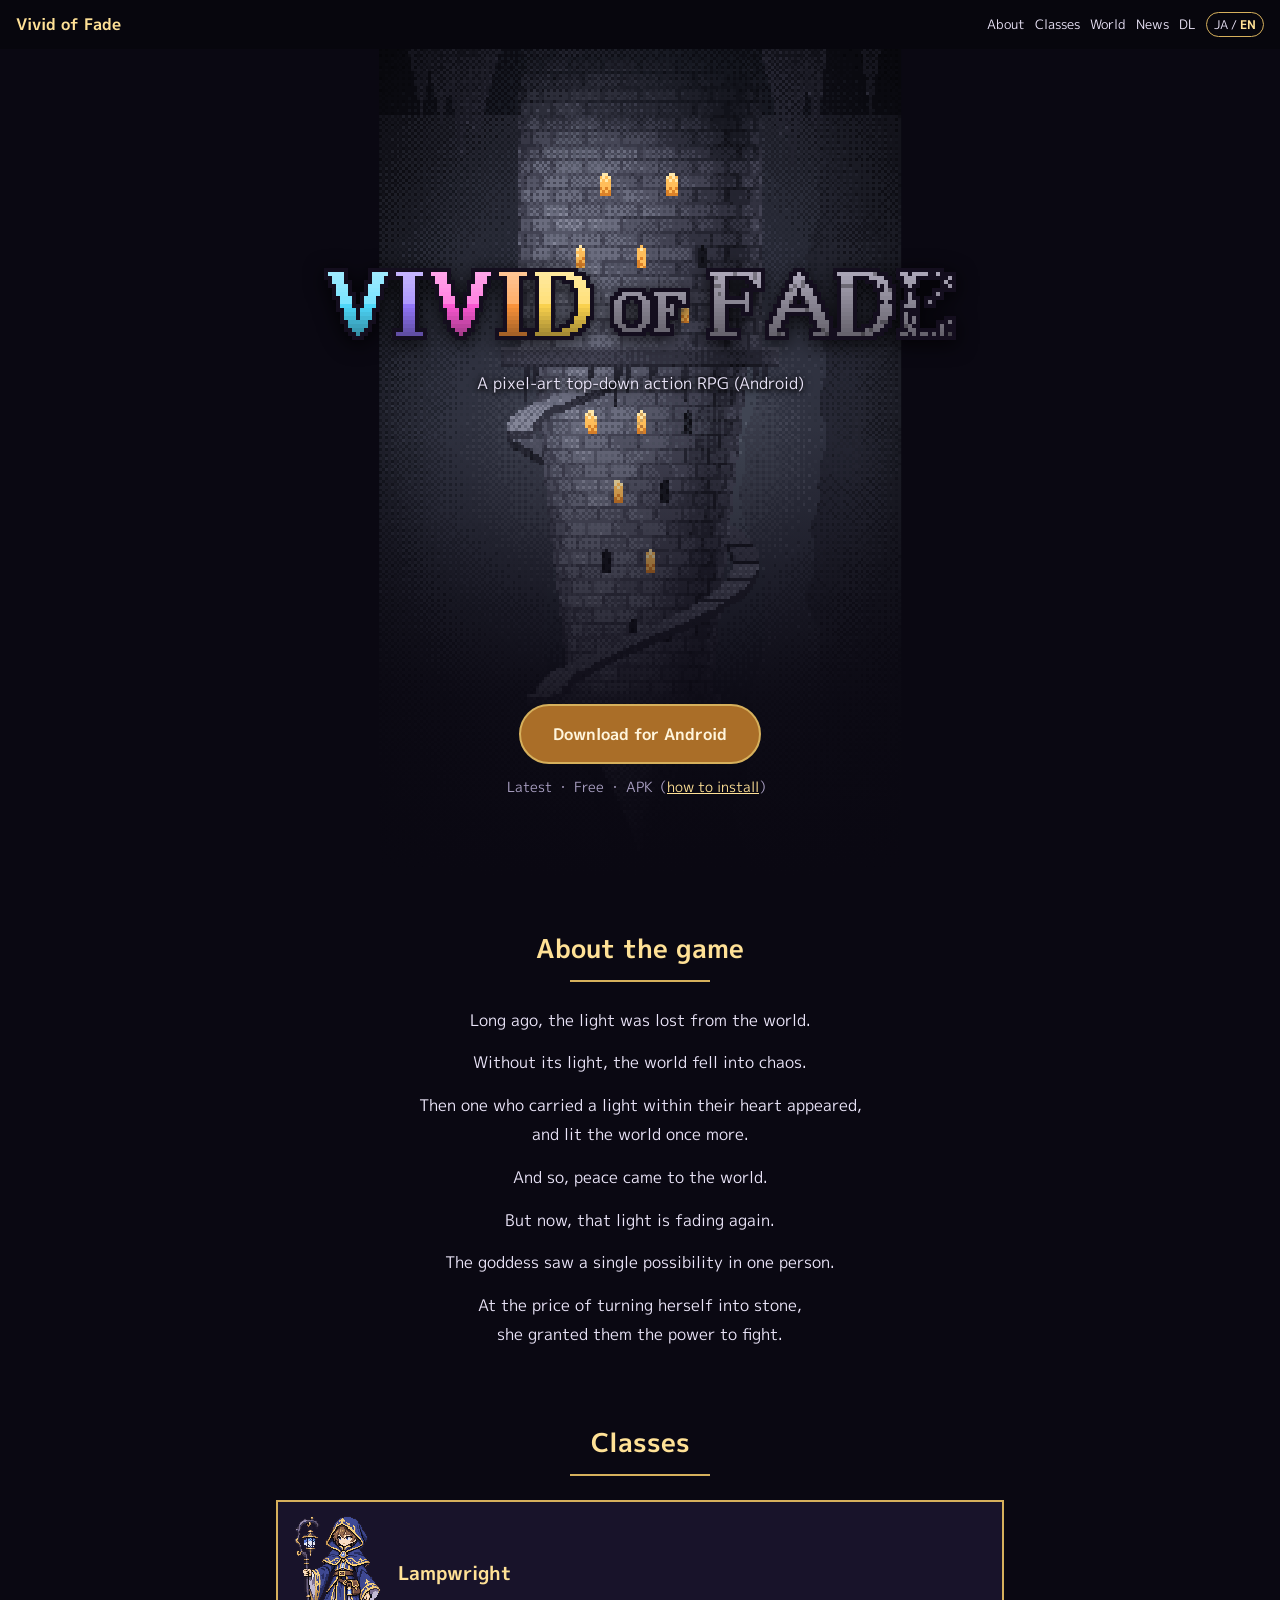
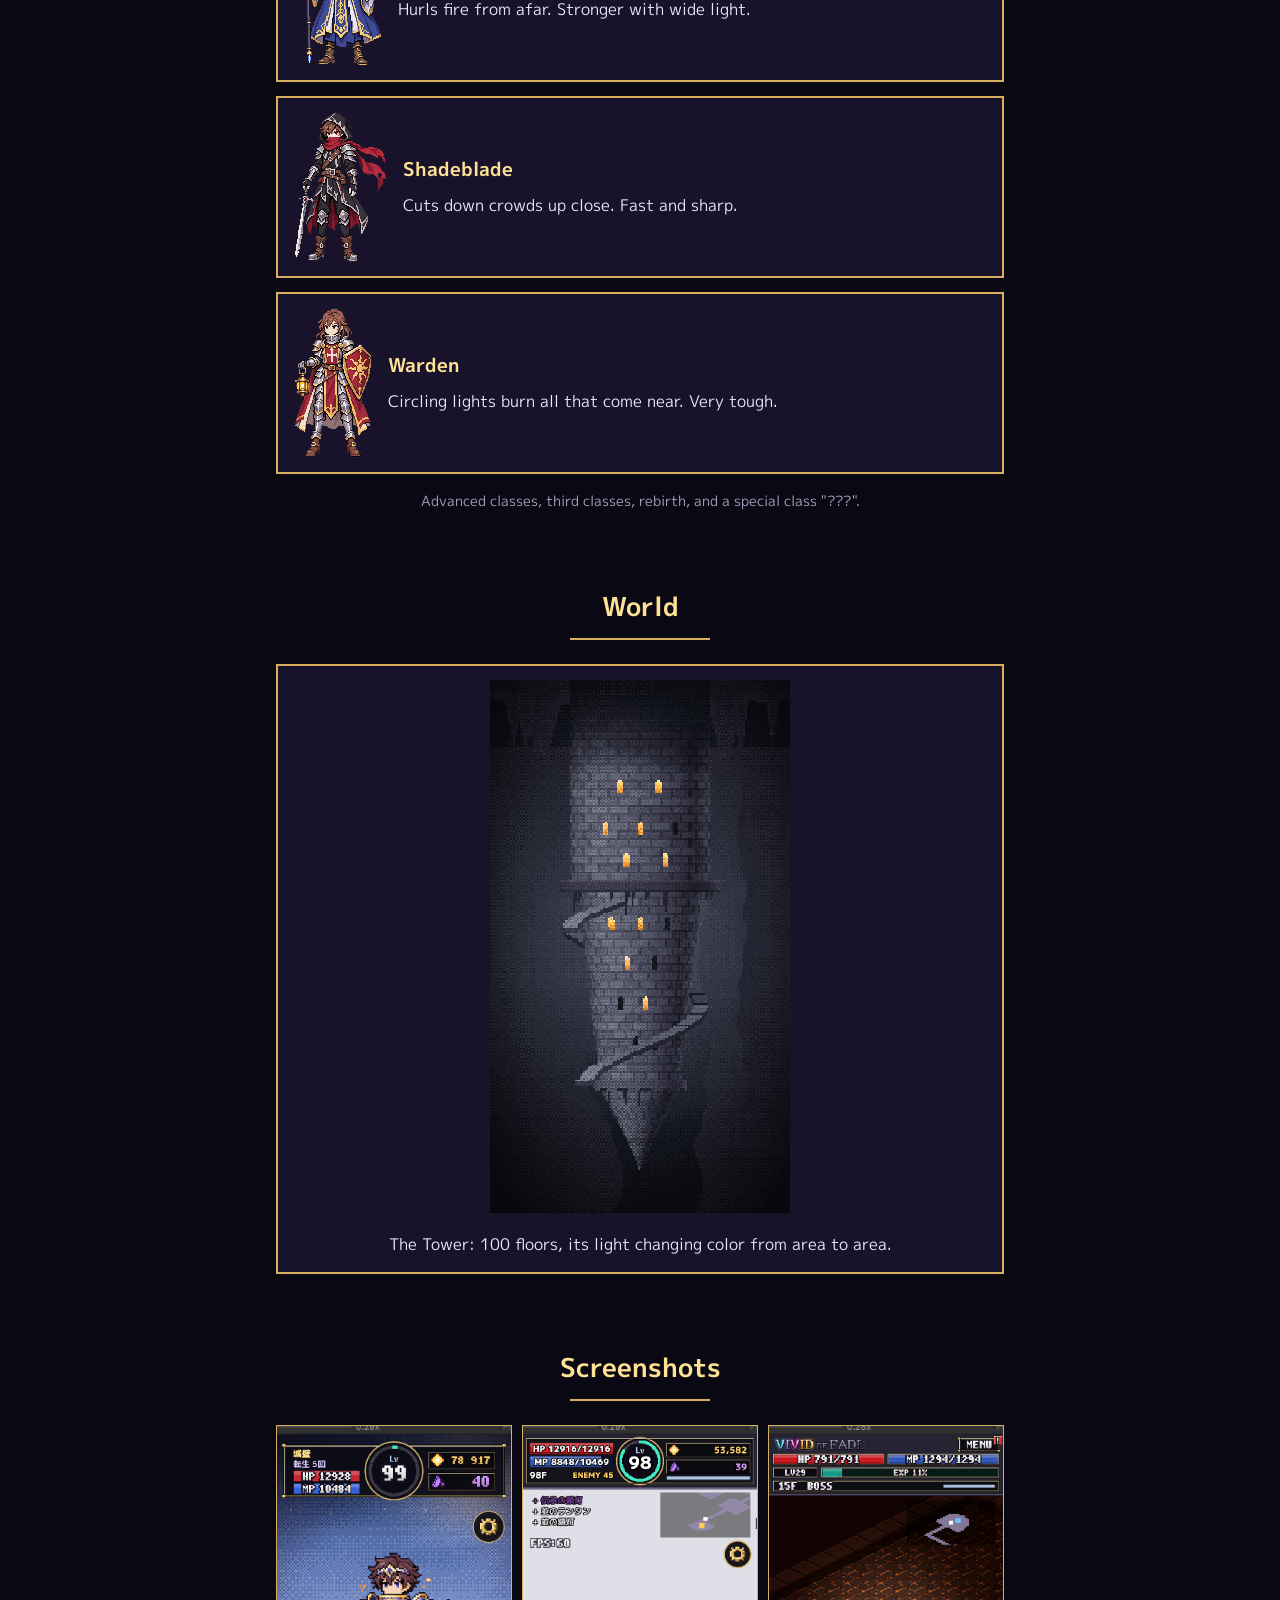
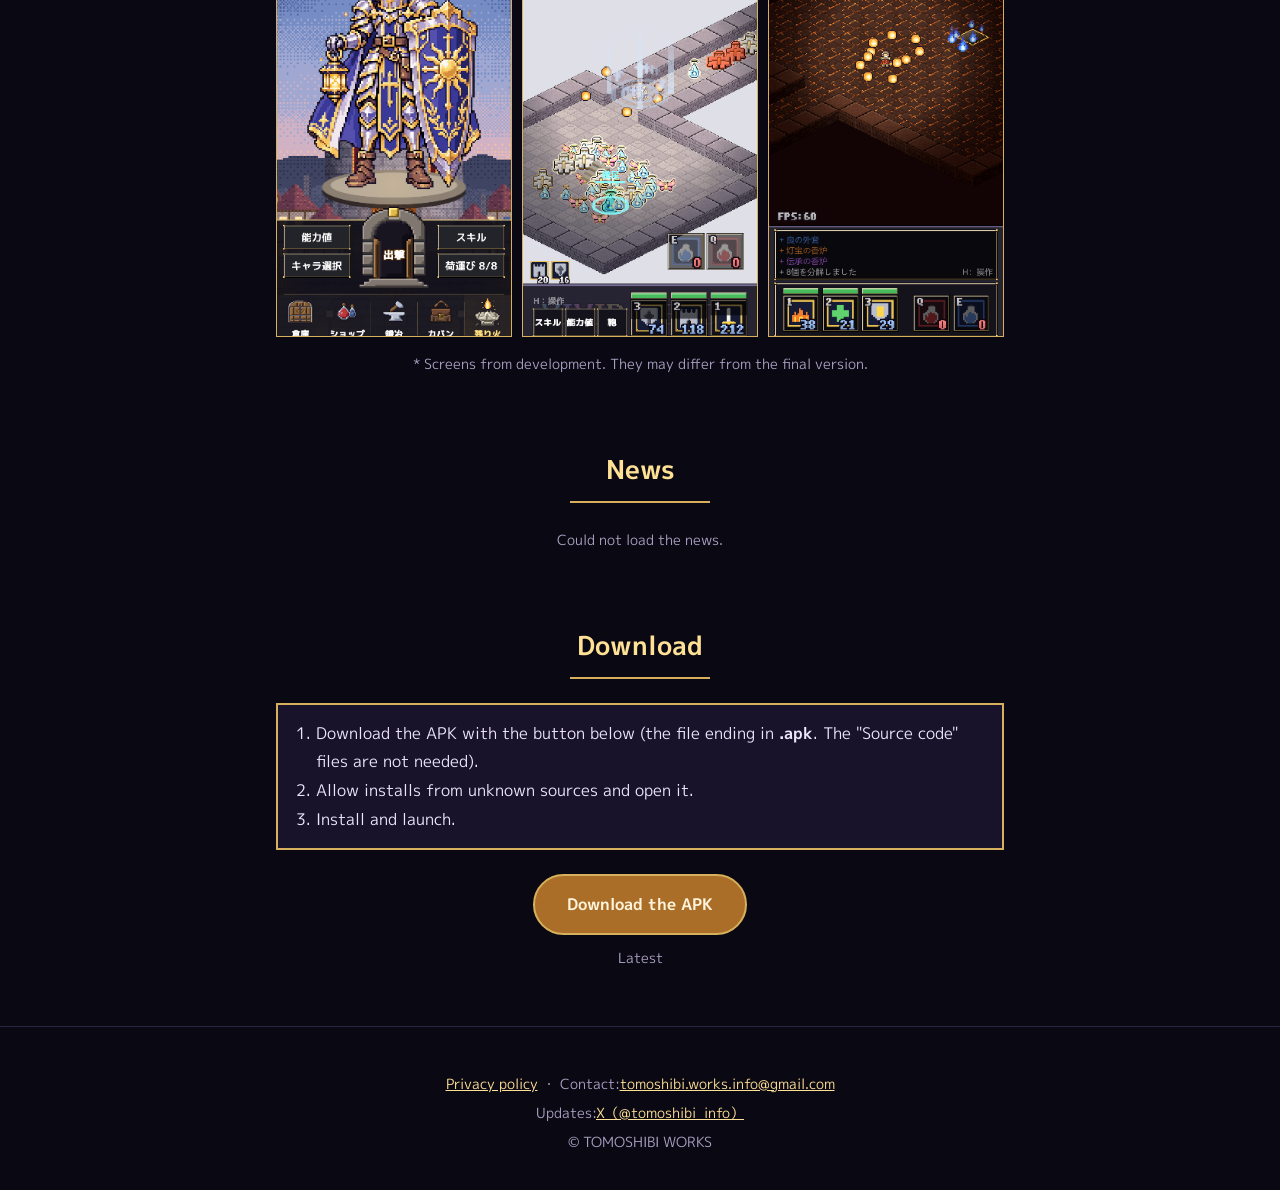
==== commit d2779998: "Download steps: only the .apk is needed, not the Source code archives Co-Authored-By: Claude Opus 5." ====
--- a/index.html
+++ b/index.html
@@ -93,7 +93,7 @@
     <h2 data-en="Download">ダウンロード</h2>
     <div class="card steps">
       <ol>
-        <li data-en="Download the APK with the button below.">下のボタンから APK をダウンロード</li>
+        <li data-en="Download the APK with the button below (the file ending in &lt;b&gt;.apk&lt;/b&gt;. The &quot;Source code&quot; files are not needed).">下のボタンから APK をダウンロード（<b>.apk</b> で終わるファイル。「Source code」は不要です）</li>
         <li data-en="Allow installs from unknown sources and open it.">「提供元不明のアプリ」を許可して開く</li>
         <li data-en="Install and launch.">インストールして起動</li>
       </ol>
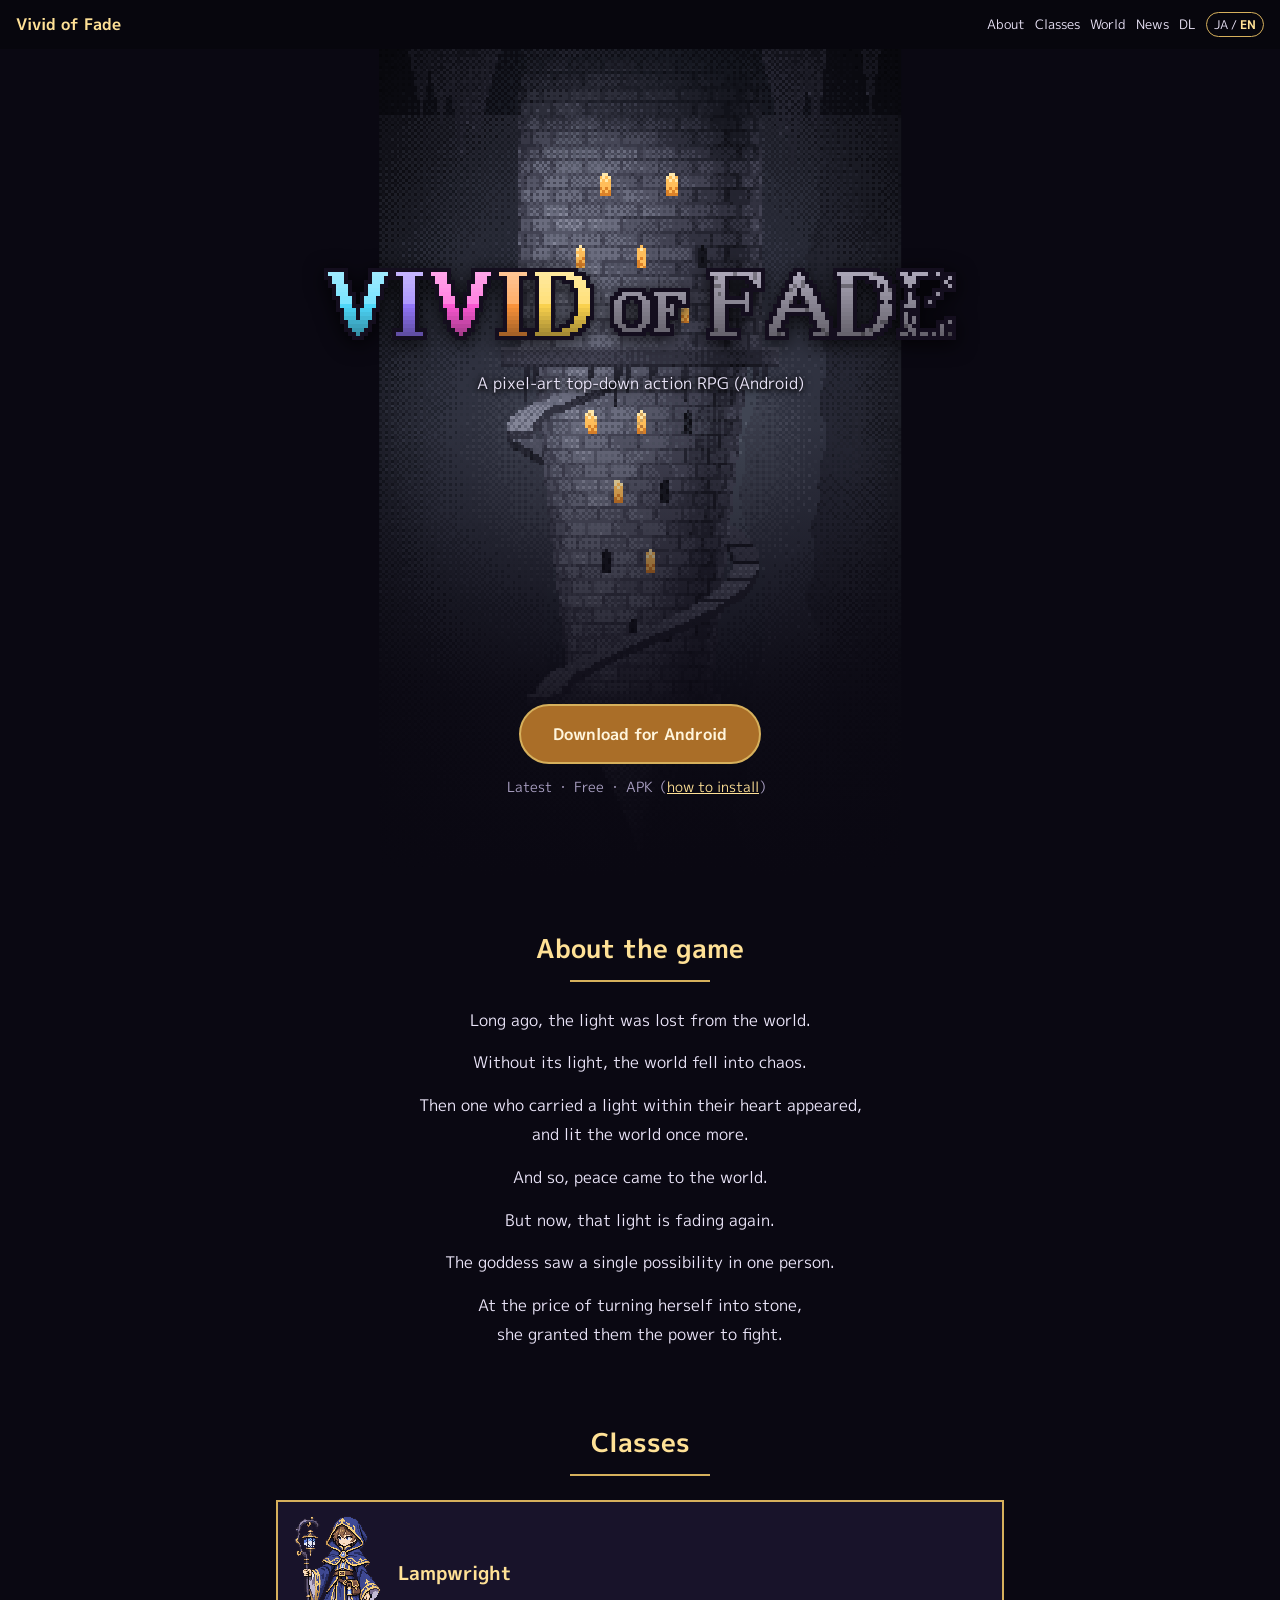
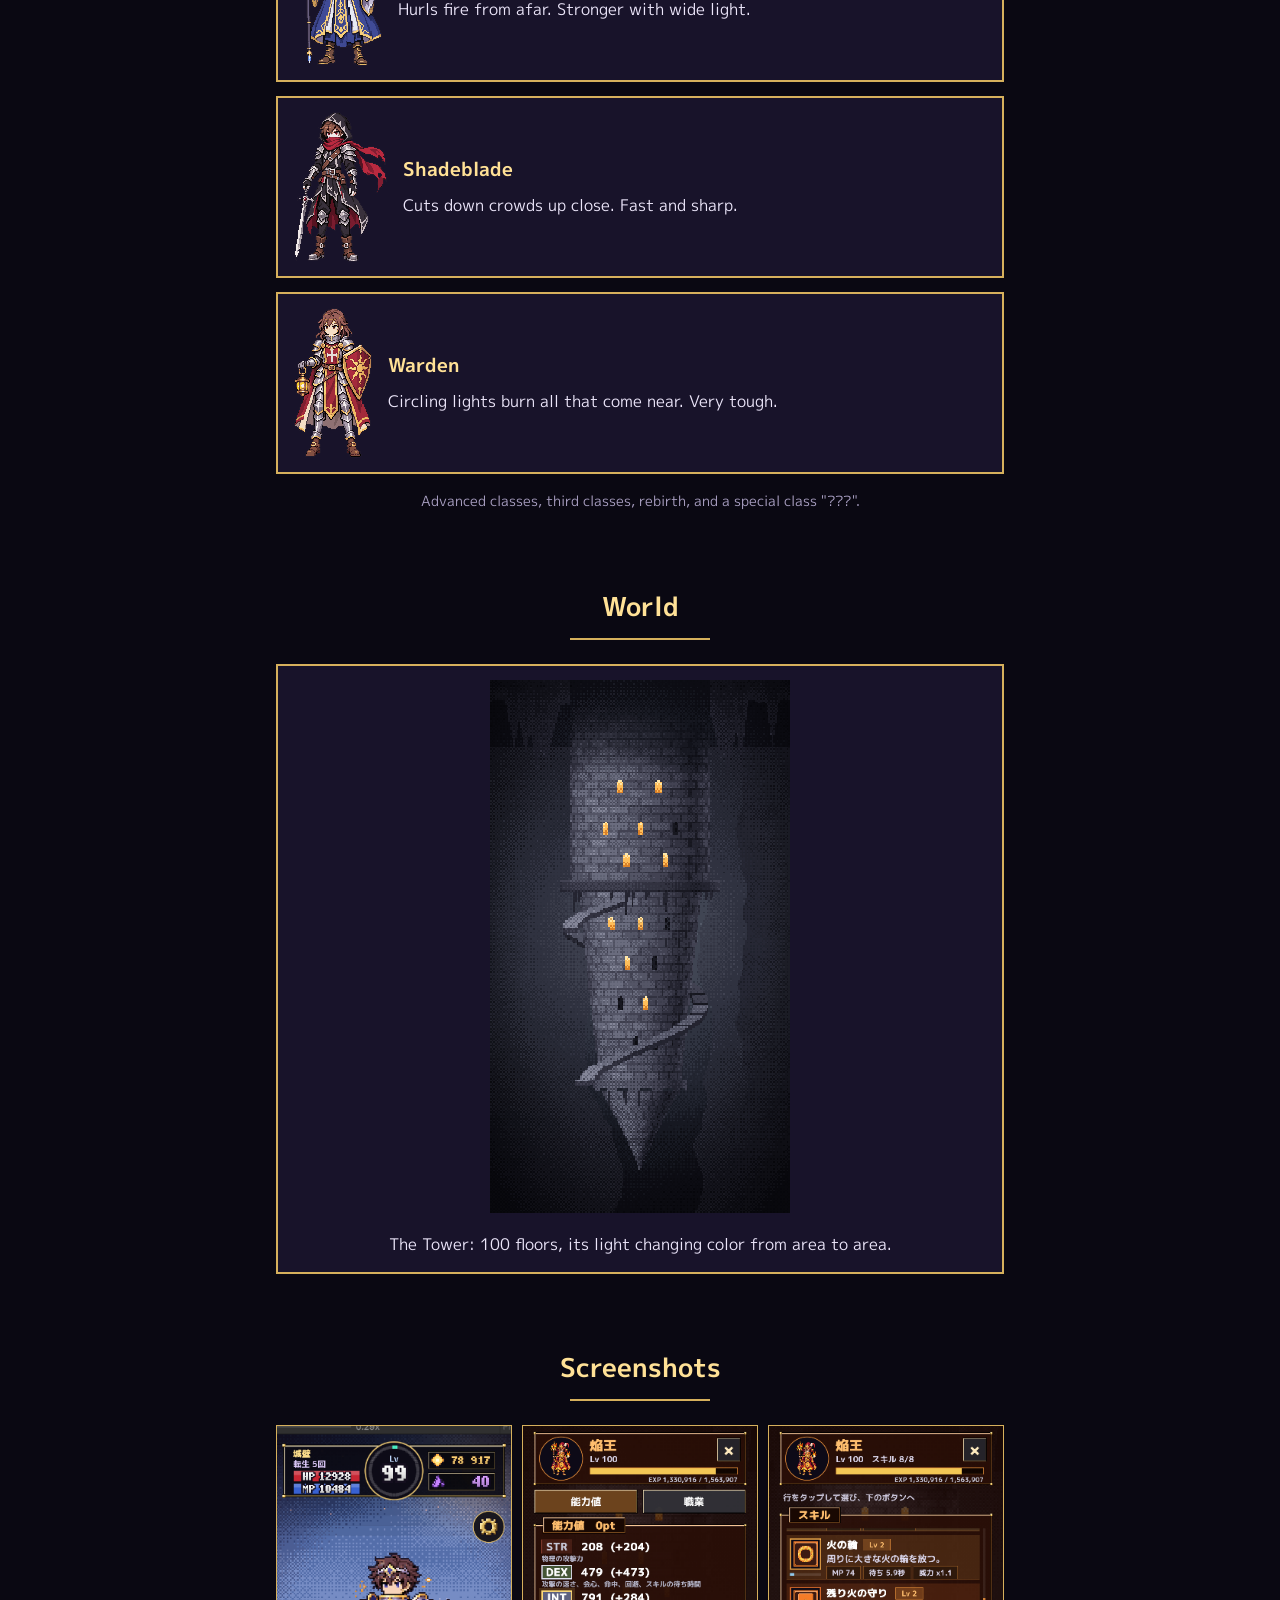
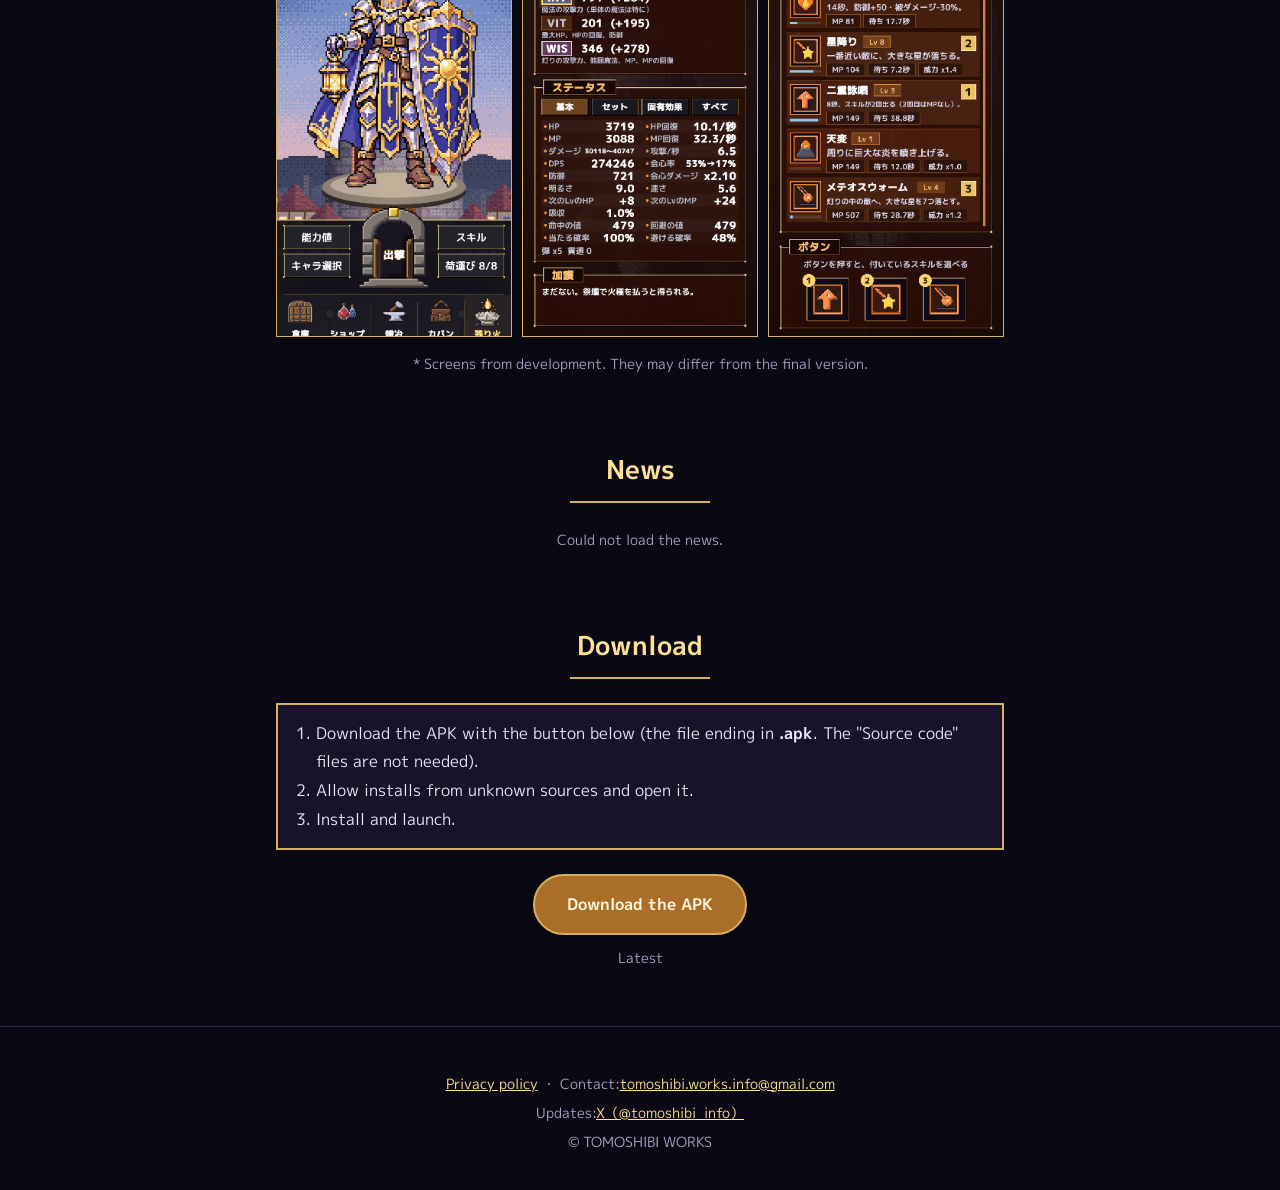
==== commit ba2e6522: "Screenshots: new skill/stats captures, show 3 at random from a pool; drop the old-UI shot Co-Authore" ====
--- a/index.html
+++ b/index.html
@@ -76,10 +76,10 @@
 
   <section id="shots" class="sec">
     <h2 data-en="Screenshots">スクリーンショット</h2>
-    <div class="shots">
+    <div class="shots" id="shot-list">
       <a class="shot" href="img/shot1.png"><img src="img/shot1.png" alt=""></a>
       <a class="shot" href="img/shot2.png"><img src="img/shot2.png" alt=""></a>
-      <a class="shot" href="img/shot3.png"><img src="img/shot3.png" alt=""></a>
+      <a class="shot" href="img/shot_skills.png"><img src="img/shot_skills.png" alt=""></a>
     </div>
     <p class="note" data-en="* Screens from development. They may differ from the final version.">※ 開発中の画面です。製品版とは異なる場合があります。</p>
   </section>
--- a/style.css
+++ b/style.css
@@ -100,6 +100,11 @@
 .news-item h3 .date { color: var(--dim); font-weight: 400; font-size: 14px; }
 .news-item .title { margin: 6px 0 0; font-weight: 700; }
 .news-item ul { margin: 6px 0 0; padding-left: 1.2em; }
+.news-item summary { list-style: none; cursor: pointer; }
+.news-item summary::-webkit-details-marker { display: none; }
+.news-item .fold { color: var(--gold); margin-left: 10px; font-size: 13px; }
+.news-item .fold::before { content: "▼"; }
+.news-item[open] .fold::before { content: "▲"; }
 
 .steps ol { margin: 0; padding-left: 1.4em; }
 
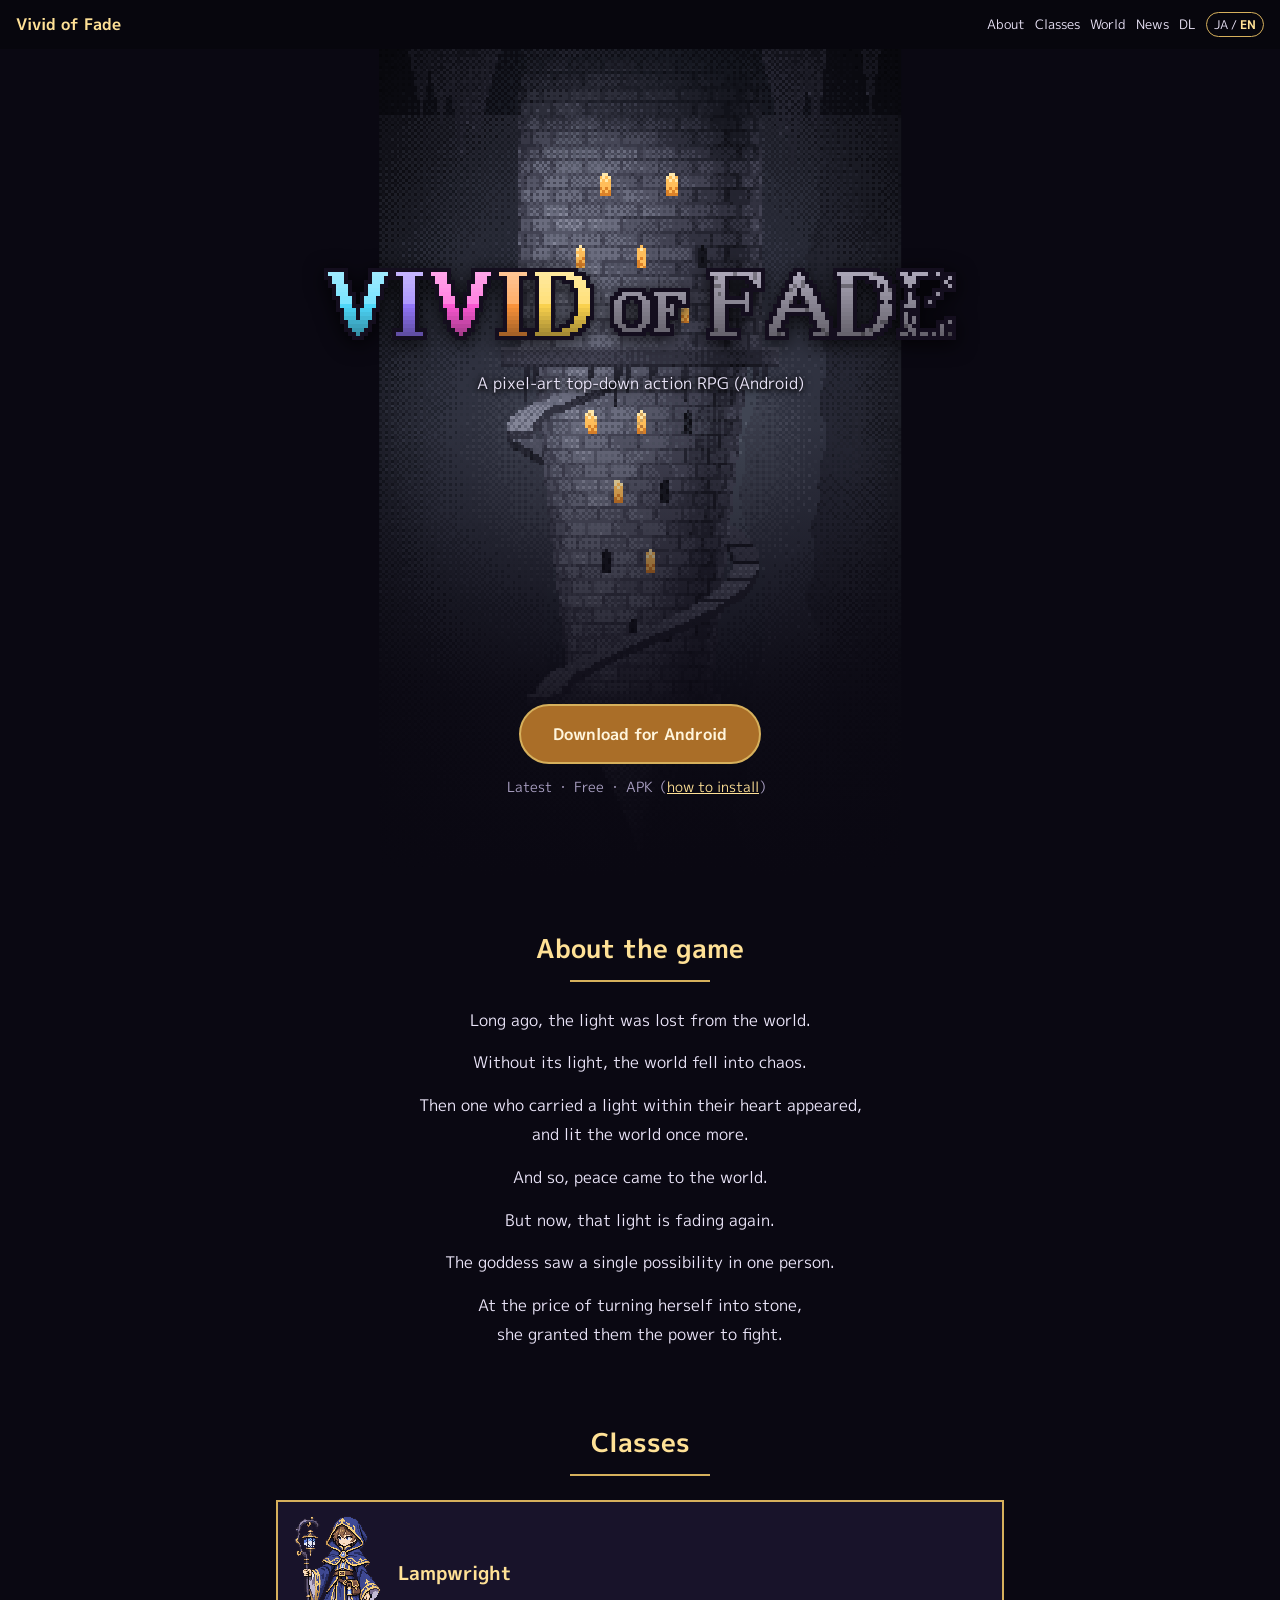
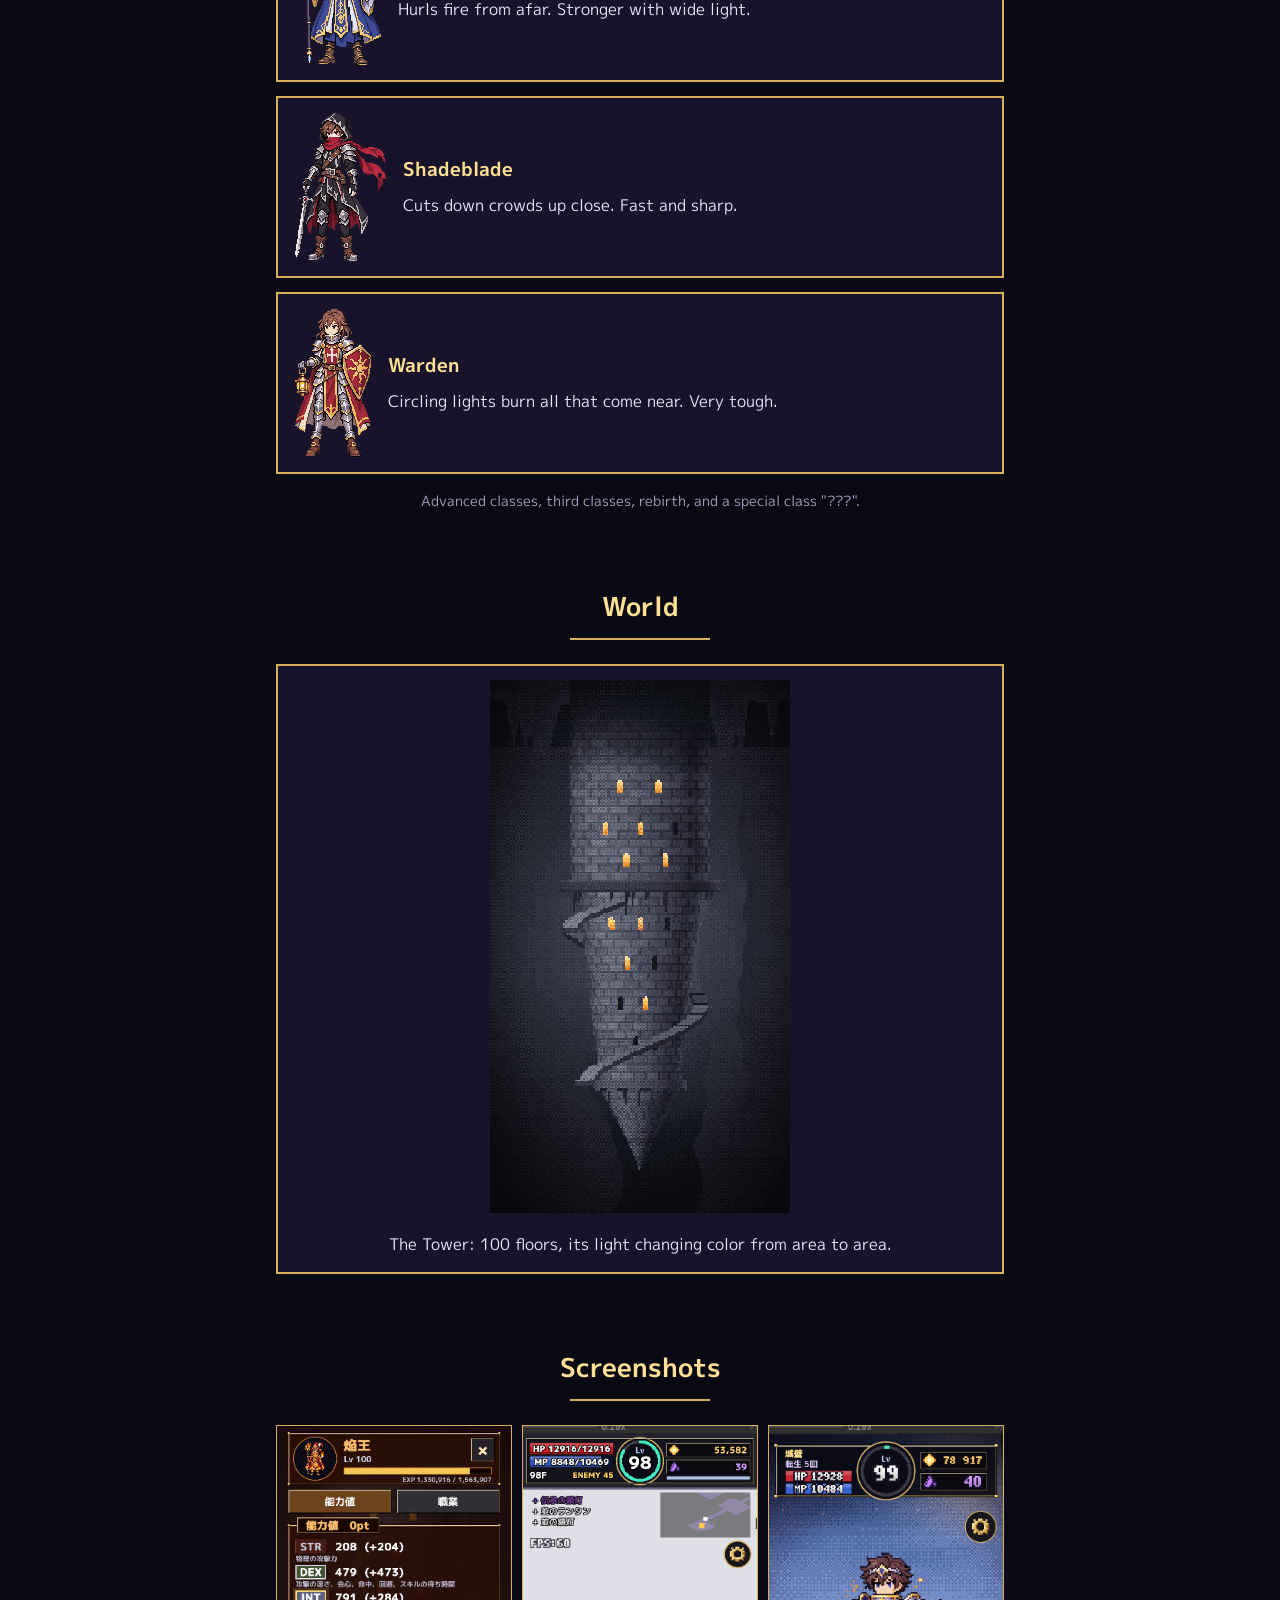
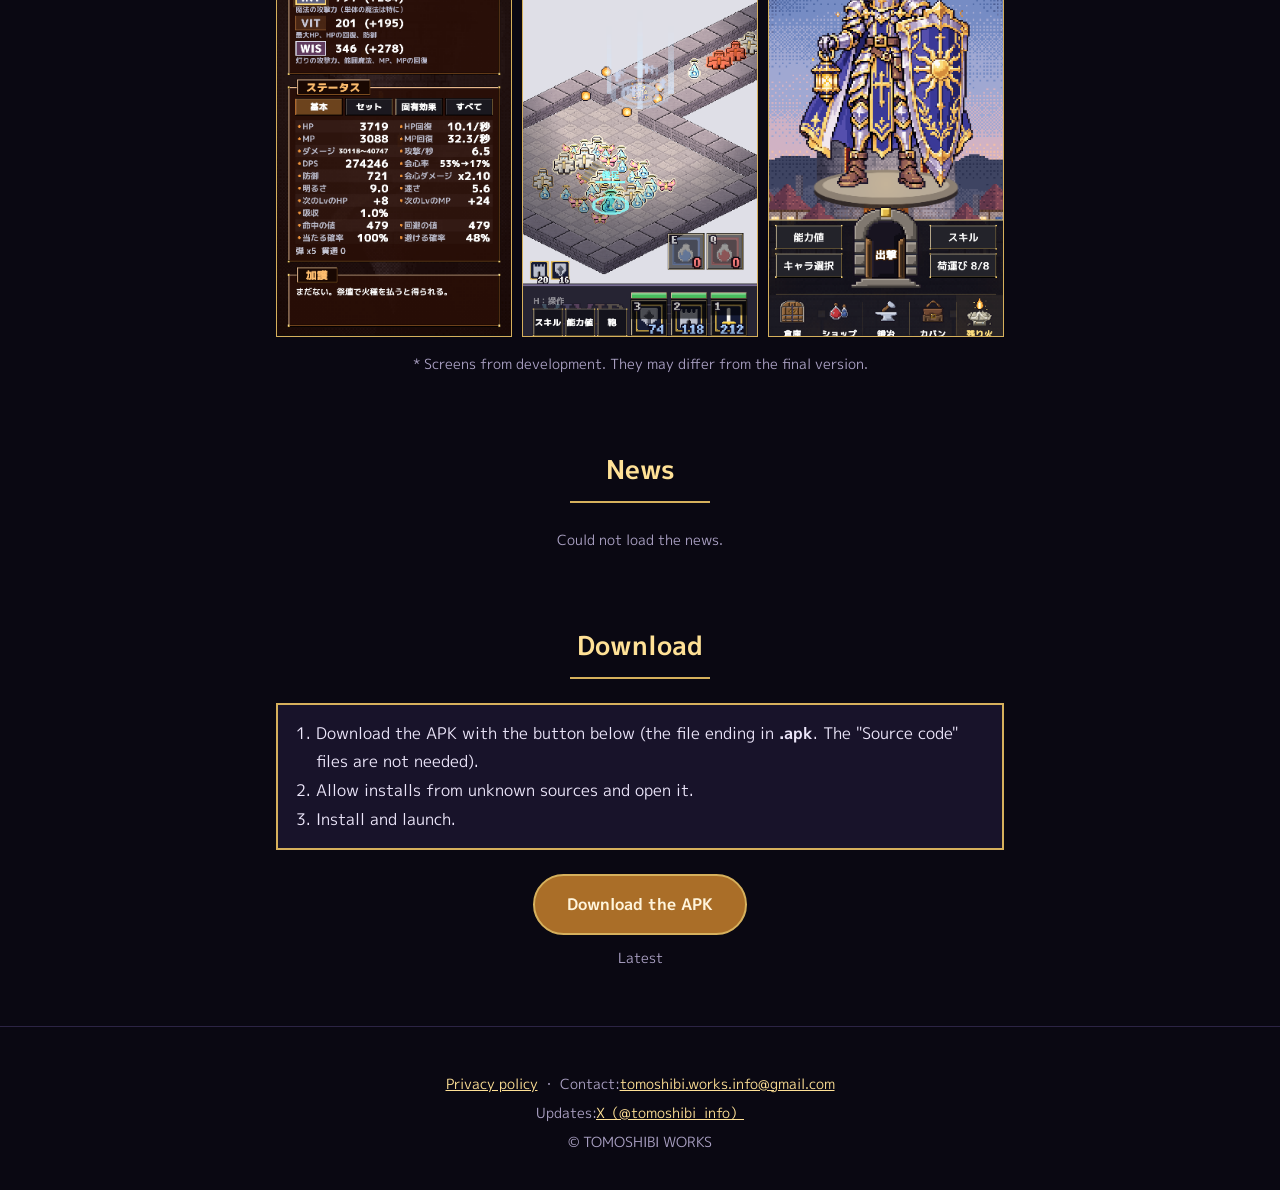
==== commit 0a8973ab: "Screenshots: battle scene in place of the second shot Co-Authored-By: Claude Opus 5.5 <noreply@anthr" ====
--- a/index.html
+++ b/index.html
@@ -78,7 +78,7 @@
     <h2 data-en="Screenshots">スクリーンショット</h2>
     <div class="shots" id="shot-list">
       <a class="shot" href="img/shot1.png"><img src="img/shot1.png" alt=""></a>
-      <a class="shot" href="img/shot2.png"><img src="img/shot2.png" alt=""></a>
+      <a class="shot" href="img/shot_battle.png"><img src="img/shot_battle.png" alt=""></a>
       <a class="shot" href="img/shot_skills.png"><img src="img/shot_skills.png" alt=""></a>
     </div>
     <p class="note" data-en="* Screens from development. They may differ from the final version.">※ 開発中の画面です。製品版とは異なる場合があります。</p>
